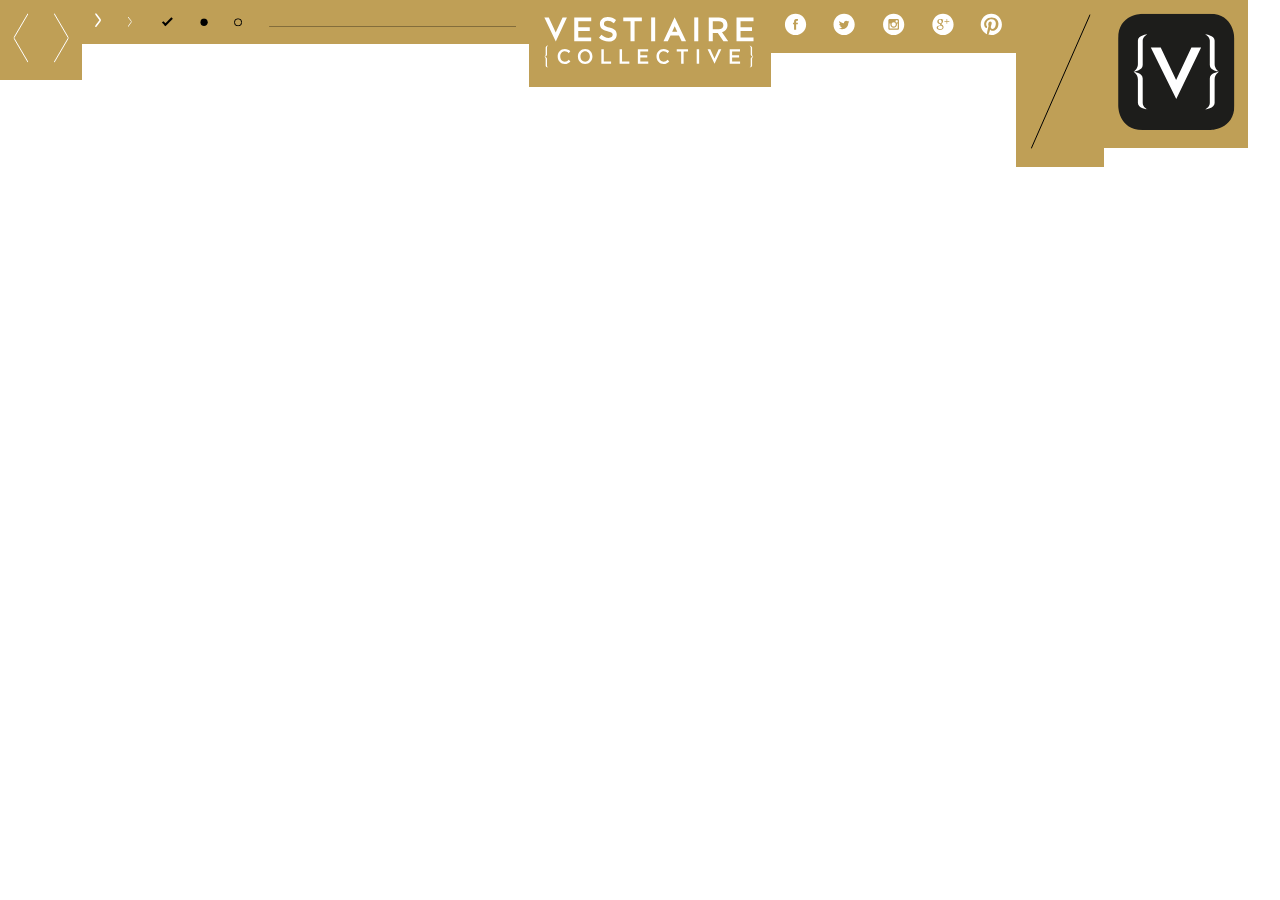
==== index.html @ 7e7cf2ec "init" ====
<!DOCTYPE HTML>
<!--[if lt IE 7]><html class="no-js lt-ie9 lt-ie8 lt-ie7"><![endif]-->
<!--[if IE 7]><html class="no-js lt-ie9 lt-ie8"><![endif]-->
<!--[if IE 8]><html class="no-js lt-ie9"><![endif]-->
<!--[if gt IE 8]><!--><html lang="en-GB" class="no-js"><!--<![endif]-->
<head>

    <meta charset="utf-8">
    <meta http-equiv="X-UA-Compatible" content="IE=edge">
    <meta name="viewport" content="width=device-width, initial-scale=1.0, user-scalable=0">

    <title></title>

    <!-- Meta: General -->
    <meta name="description" content="">
    <meta name="keywords" content="">
    <meta name="author" content="">

    <!-- Stylesheets -->
    <link rel="stylesheet" href="css/normalise.css" media="screen" />
    <link rel="stylesheet" href="css/style.css" media="screen" />

    <!-- Javascript-->
    <script type="text/javascript" src="scripts/vendor/modernizr-2.8.3-custom.js"></script>

</head>

<body>

    <div><i class="arrow-gallery-left"></i></div>
    <div><i class="arrow-gallery-right"></i></div>
    <div><i class="arrow-button-bold"></i></div>
    <div><i class="arrow-button-thin"></i></div>

    <div><i class="form-checked"></i></div>
    <div><i class="circle-filled"></i></div>
    <div><i class="circle"></i></div>
    <div><i class="divider"></i></div>
    <div><i class="logo-vestiaire"></i></div>

    <div><i class="icon-facebook"></i></div>
    <div><i class="icon-twitter"></i></div>
    <div><i class="icon-instagram"></i></div>
    <div><i class="icon-googleplus"></i></div>
    <div><i class="icon-pinterest"></i></div>

    <div><i class="diagonal"></i></div>
    <div><i class="logo-vestiaire-sqr"></i></div>

    <!-- Scripts -->
    <script src="scripts/vestiaire.js"></script>

</body>
</html>
---- css/normalise.css ----
/*! normalize.css v3.0.1 | MIT License | git.io/normalize */

/**
 * 1. Set default font family to sans-serif.
 * 2. Prevent iOS text size adjust after orientation change, without disabling
 *    user zoom.
 */

html {
	font-family: sans-serif; /* 1 */
	-ms-text-size-adjust: 100%; /* 2 */
	-webkit-text-size-adjust: 100%; /* 2 */
	}

/* Remove default margin. */
body {
	margin: 0;
	}

/* HTML5 display definitions
   ========================================================================== */

/* Correct `block` display not defined for any HTML5 element in IE 8/9. */
article,
aside,
details,
figcaption,
figure,
footer,
header,
hgroup,
main,
nav,
section,
summary {
	display: block;
	}

/* 1. Correct `inline-block` display not defined in IE 8/9 // 2. Normalize vertical alignment of `progress` in Chrome, Firefox, and Opera. */
audio,
canvas,
progress,
video {
	display: inline-block; /* 1 */
	vertical-align: baseline; /* 2 */
	}

/* Prevent modern browsers from displaying `audio` without controls. Remove excess height in iOS 5 devices. */
audio:not([controls]) {
	display: none;
	height: 0;
	}

/* Address `[hidden]` styling not present in IE 8/9/10. Hide the `template` element in IE 8/9/11, Safari, and Firefox < 22. */
[hidden],
template {
	display: none;
	}

/* Links
   ========================================================================== */

/* Remove the gray background color from active links in IE 10. */
a {
	background: transparent;
	}

/* Improve readability when focused and also mouse hovered in all browsers. */
a:active,
a:hover {
	outline: 0;
	}

/* Text-level semantics
   ========================================================================== */
p {
	padding: 0;
	margin: 0;
	}

/* Address styling not present in IE 8/9/10/11, Safari, and Chrome. */
abbr[title] {
	border-bottom: 1px dotted;
	}

/* Address style set to `bolder` in Firefox 4+, Safari, and Chrome. */
b,
strong {
	font-weight: bold;
	}

/* Address styling not present in Safari and Chrome. */
dfn {
	font-style: italic;
	}

/* Address variable `h1` font-size and margin within `section` and `article` contexts in Firefox 4+, Safari, and Chrome. */
h1 {
	font-size: 2em;
	margin: 0.67em 0;
	}

/* Address styling not present in IE 8/9. */
mark {
	background: #ff0;
	color: #000;
	}

/* Address inconsistent and variable font size in all browsers. */
small {
	font-size: 80%;
	}

/* Prevent `sub` and `sup` affecting `line-height` in all browsers. */
sub,
sup {
	font-size: 75%;
	line-height: 0;
	position: relative;
	vertical-align: baseline;
	}

sup {
	top: -0.5em;
	}

sub {
	bottom: -0.25em;
	}

/* Embedded content
   ========================================================================== */

/**
 * Remove border when inside `a` element in IE 8/9/10.
 */

img {
  border: 0;
}

/**
 * Correct overflow not hidden in IE 9/10/11.
 */

svg:not(:root) {
  overflow: hidden;
}

/* Grouping content
   ========================================================================== */

/**
 * Address margin not present in IE 8/9 and Safari.
 */

figure {
  margin: 1em 40px;
}

/**
 * Address differences between Firefox and other browsers.
 */

hr {
  -moz-box-sizing: content-box;
  box-sizing: content-box;
  height: 0;
}

/**
 * Contain overflow in all browsers.
 */

pre {
  overflow: auto;
}

/**
 * Address odd `em`-unit font size rendering in all browsers.
 */

code,
kbd,
pre,
samp {
  font-family: monospace, monospace;
  font-size: 1em;
}

/* Forms
   ========================================================================== */

/**
 * Known limitation: by default, Chrome and Safari on OS X allow very limited
 * styling of `select`, unless a `border` property is set.
 */

/**
 * 1. Correct color not being inherited.
 *    Known issue: affects color of disabled elements.
 * 2. Correct font properties not being inherited.
 * 3. Address margins set differently in Firefox 4+, Safari, and Chrome.
 */

button,
input,
optgroup,
select,
textarea {
  color: inherit; /* 1 */
  font: inherit; /* 2 */
  margin: 0; /* 3 */
}

/**
 * Address `overflow` set to `hidden` in IE 8/9/10/11.
 */

button {
  overflow: visible;
}

/**
 * Address inconsistent `text-transform` inheritance for `button` and `select`.
 * All other form control elements do not inherit `text-transform` values.
 * Correct `button` style inheritance in Firefox, IE 8/9/10/11, and Opera.
 * Correct `select` style inheritance in Firefox.
 */

button,
select {
  text-transform: none;
}

/**
 * 1. Avoid the WebKit bug in Android 4.0.* where (2) destroys native `audio`
 *    and `video` controls.
 * 2. Correct inability to style clickable `input` types in iOS.
 * 3. Improve usability and consistency of cursor style between image-type
 *    `input` and others.
 */

button,
html input[type="button"], /* 1 */
input[type="reset"],
input[type="submit"] {
  -webkit-appearance: button; /* 2 */
  cursor: pointer; /* 3 */
}

/**
 * Re-set default cursor for disabled elements.
 */

button[disabled],
html input[disabled] {
  cursor: default;
}

/**
 * Remove inner padding and border in Firefox 4+.
 */

button::-moz-focus-inner,
input::-moz-focus-inner {
  border: 0;
  padding: 0;
}

/**
 * Address Firefox 4+ setting `line-height` on `input` using `!important` in
 * the UA stylesheet.
 */

input {
  line-height: normal;
}

/**
 * It's recommended that you don't attempt to style these elements.
 * Firefox's implementation doesn't respect box-sizing, padding, or width.
 *
 * 1. Address box sizing set to `content-box` in IE 8/9/10.
 * 2. Remove excess padding in IE 8/9/10.
 */

input[type="checkbox"],
input[type="radio"] {
  box-sizing: border-box; /* 1 */
  padding: 0; /* 2 */
}

/**
 * Fix the cursor style for Chrome's increment/decrement buttons. For certain
 * `font-size` values of the `input`, it causes the cursor style of the
 * decrement button to change from `default` to `text`.
 */

input[type="number"]::-webkit-inner-spin-button,
input[type="number"]::-webkit-outer-spin-button {
  height: auto;
}

/**
 * 1. Address `appearance` set to `searchfield` in Safari and Chrome.
 * 2. Address `box-sizing` set to `border-box` in Safari and Chrome
 *    (include `-moz` to future-proof).
 */

input[type="search"] {
  -webkit-appearance: textfield; /* 1 */
  -moz-box-sizing: content-box;
  -webkit-box-sizing: content-box; /* 2 */
  box-sizing: content-box;
}

/**
 * Remove inner padding and search cancel button in Safari and Chrome on OS X.
 * Safari (but not Chrome) clips the cancel button when the search input has
 * padding (and `textfield` appearance).
 */

input[type="search"]::-webkit-search-cancel-button,
input[type="search"]::-webkit-search-decoration {
  -webkit-appearance: none;
}

/**
 * Define consistent border, margin, and padding.
 */

fieldset {
  border: 1px solid #c0c0c0;
  margin: 0 2px;
  padding: 0.35em 0.625em 0.75em;
}

/**
 * 1. Correct `color` not being inherited in IE 8/9/10/11.
 * 2. Remove padding so people aren't caught out if they zero out fieldsets.
 */

legend {
  border: 0; /* 1 */
  padding: 0; /* 2 */
}

/**
 * Remove default vertical scrollbar in IE 8/9/10/11.
 */

textarea {
  overflow: auto;
}

/**
 * Don't inherit the `font-weight` (applied by a rule above).
 * NOTE: the default cannot safely be changed in Chrome and Safari on OS X.
 */

optgroup {
  font-weight: bold;
}

/* Tables
   ========================================================================== */

/**
 * Remove most spacing between table cells.
 */

table {
  border-collapse: collapse;
  border-spacing: 0;
}

td,
th {
  padding: 0;
}
---- css/style.css ----
/* ------------------------------------------------------------------------------------------

NAME - Vestiaire
AUTH - LARS BORTFELDT
DATE - 09.07.2015

---------------------------------------------------------------------------------------------

DOC STRUCTURE
-
01 - Defaults
02 - Typography
	 Typekit class events
	 Headings
04 - Grid Structure
05 - Header

------------------------------------------------------------------------------------------ */


body {
    
   
}


div {
     /* TEMP */
    float: left; 
    background-color: rgb(191,159,86);
    text-align: center;
    padding: 13px;
}

/* ------------------------------------------------------------------------------------------

01.User Interface
------------------------------------------------------------------------------------------ */

i {
    background-color: transparent;
    background-repeat: no-repeat no-repeat;
    background-image: url('../assets/svg/ui-elements.svg');
    display: inline-block;
}

html.no-svg i {
    background-image: url('../assets/svg/ui-elements-fallback.png');
}

i.arrow-gallery-left  { width: 15px;  height: 50px;  background-position: -5px   -5px; }
i.arrow-gallery-right { width: 15px;  height: 50px;  background-position: -24px  -5px; }
i.arrow-button-bold   { width: 7px;   height: 14px;  background-position: -42px  -5px; }
i.arrow-button-thin   { width: 7px;   height: 10px;  background-position: -61px  -6px; }
i.form-checked        { width: 12px;  height: 10px;  background-position: -78px  -5px; }
i.circle-filled       { width: 9px;   height: 9px;   background-position: -96px  -5px; }
i.circle              { width: 9px;   height: 9px;   background-position: -115px -5px; }
i.divider             { width: 247px; height: 1px;   background-position: -5px   -61px; }
i.diagonal            { width: 62px;  height: 137px; background-position: -220px -67px; }
i.logo-vestiaire      { width: 216px; height: 57px;  background-position: -3px   -65px; }
i.logo-vestiaire-sqr  { width: 118px; height: 118px; background-position: -4px   -158px; }
i.icon-facebook       { width: 23px;  height: 23px;  background-position: -5px   -129px; }
i.icon-twitter        { width: 23px;  height: 23px;  background-position: -39px  -129px; }
i.icon-instagram      { width: 23px;  height: 23px;  background-position: -72px  -129px; }
i.icon-googleplus     { width: 23px;  height: 23px;  background-position: -104px -129px; }
i.icon-pinterest      { width: 23px;  height: 23px;  background-position: -137px -129px; }
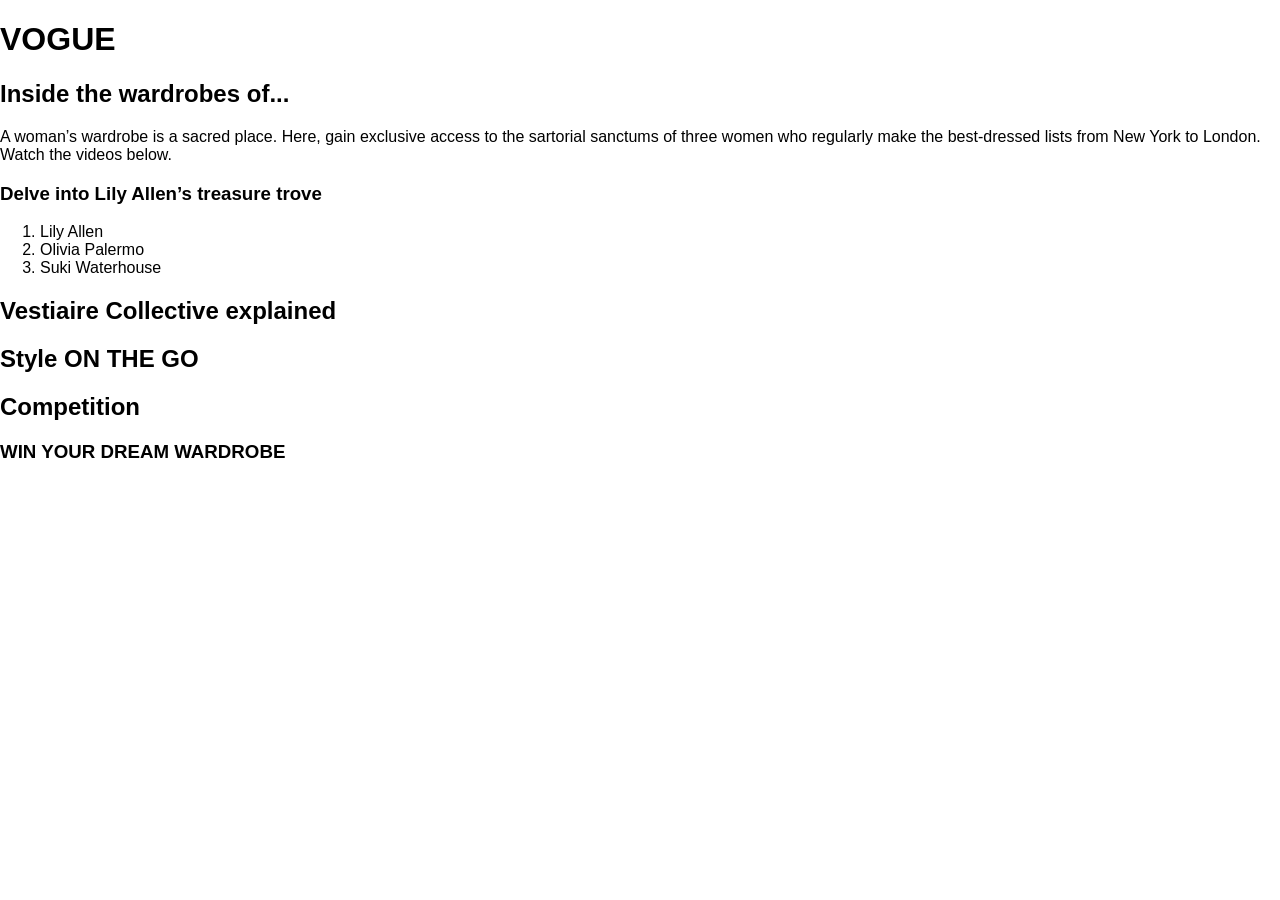
==== commit 18231128: "base html and css" ====
--- a/index.html
+++ b/index.html
@@ -9,7 +9,7 @@
     <meta http-equiv="X-UA-Compatible" content="IE=edge">
     <meta name="viewport" content="width=device-width, initial-scale=1.0, user-scalable=0">
 
-    <title></title>
+    <title>Vestiaire</title>
 
     <!-- Meta: General -->
     <meta name="description" content="">
@@ -19,6 +19,7 @@
     <!-- Stylesheets -->
     <link rel="stylesheet" href="css/normalise.css" media="screen" />
     <link rel="stylesheet" href="css/style.css" media="screen" />
+    <link rel="stylesheet" href="css/shame.css" media="screen" />
 
     <!-- Javascript-->
     <script type="text/javascript" src="scripts/vendor/modernizr-2.8.3-custom.js"></script>
@@ -27,6 +28,59 @@
 
 <body>
 
+    <header>
+        <h1>VOGUE</h1>
+    </header>
+
+    <main>
+
+        <section>
+
+            <h2>Inside the wardrobes of...</h2>
+
+            <p>
+                A woman’s wardrobe is a sacred place. Here, gain exclusive access to the sartorial sanctums of
+                three women who regularly make the best-dressed lists from New York to London.
+                Watch the videos below.
+            </p>
+
+            <h3>Delve into <span>Lily Allen’s</span> treasure trove</h3>
+
+            <nav>
+                <ol class="feature-list">
+                    <li class="feature-list-item feature-list-item--selected">Lily Allen</li>
+                    <li class="feature-list-item">Olivia Palermo</li>
+                    <li class="feature-list-item">Suki Waterhouse</li>
+                </ol>
+            </nav>
+
+        </section>
+
+        <section>
+
+            <h2>Vestiaire Collective <span>explained</span></h2>
+
+        </section>
+
+        <section>
+
+            <h2>Style <span>ON THE GO</span></h2>
+
+        </section>
+
+        <section>
+
+            <h2>Competition</h2>
+            <h3>WIN YOUR DREAM WARDROBE</h3>
+
+        </section>
+
+    </main>
+
+    <footer>
+    </footer>
+
+<!--
     <div><i class="arrow-gallery-left"></i></div>
     <div><i class="arrow-gallery-right"></i></div>
     <div><i class="arrow-button-bold"></i></div>
@@ -46,7 +100,7 @@
 
     <div><i class="diagonal"></i></div>
     <div><i class="logo-vestiaire-sqr"></i></div>
-
+-->
     <!-- Scripts -->
     <script src="scripts/vestiaire.js"></script>
 
--- a/css/style.css
+++ b/css/style.css
@@ -17,24 +17,56 @@
 
 ------------------------------------------------------------------------------------------ */
 
+/* ------------------------------------------------------------------------------------------
 
-body {
-    
-   
-}
+01.BASE
+------------------------------------------------------------------------------------------ */
 
+*,
+*:before,
+*:after {
+    -webkit-box-sizing: border-box;
+       -moz-box-sizing: border-box;
+            box-sizing: border-box;
+    }
 
-div {
-     /* TEMP */
-    float: left; 
-    background-color: rgb(191,159,86);
-    text-align: center;
-    padding: 13px;
+html {
+    font-size: 100%;
+    height: 100%;
+    overflow-x: hidden;
+    overflow-y: scroll;
+    -webkit-overflow-scrolling: touch;
 }
 
 /* ------------------------------------------------------------------------------------------
 
-01.User Interface
+02. LAYOUT
+
+    - Sections
+    - Typography
+    - User Interface
+------------------------------------------------------------------------------------------ */
+
+/* Sections
+------------------------------------------------------------------------------------------ */
+
+header { }
+main { }
+footer { }
+
+
+/* Typography
+------------------------------------------------------------------------------------------ */
+
+h1 { }
+h2 { }
+h3 { }
+h4 { }
+h5 { }
+h6 { }
+
+
+/* User Interface
 ------------------------------------------------------------------------------------------ */
 
 i {
@@ -63,4 +95,35 @@
 i.icon-twitter        { width: 23px;  height: 23px;  background-position: -39px  -129px; }
 i.icon-instagram      { width: 23px;  height: 23px;  background-position: -72px  -129px; }
 i.icon-googleplus     { width: 23px;  height: 23px;  background-position: -104px -129px; }
-i.icon-pinterest      { width: 23px;  height: 23px;  background-position: -137px -129px; }+i.icon-pinterest      { width: 23px;  height: 23px;  background-position: -137px -129px; }
+
+
+/* ------------------------------------------------------------------------------------------
+
+03. Modules
+
+  [1] - Feature List
+------------------------------------------------------------------------------------------ */
+
+.feature-list { }
+.feature-list-item { }
+.feature-list-item--selected { }
+
+
+/* ------------------------------------------------------------------------------------------
+
+04. State
+------------------------------------------------------------------------------------------ */
+
+
+
+
+
+/* ------------------------------------------------------------------------------------------
+
+04. Theme
+------------------------------------------------------------------------------------------ */
+
+
+
+
--- a/css/shame.css
+++ b/css/shame.css
@@ -0,0 +1,9 @@
+
+
+div {
+     /* TEMP */
+    float: left; 
+    background-color: rgb(191,159,86);
+    text-align: center;
+    padding: 13px;
+}
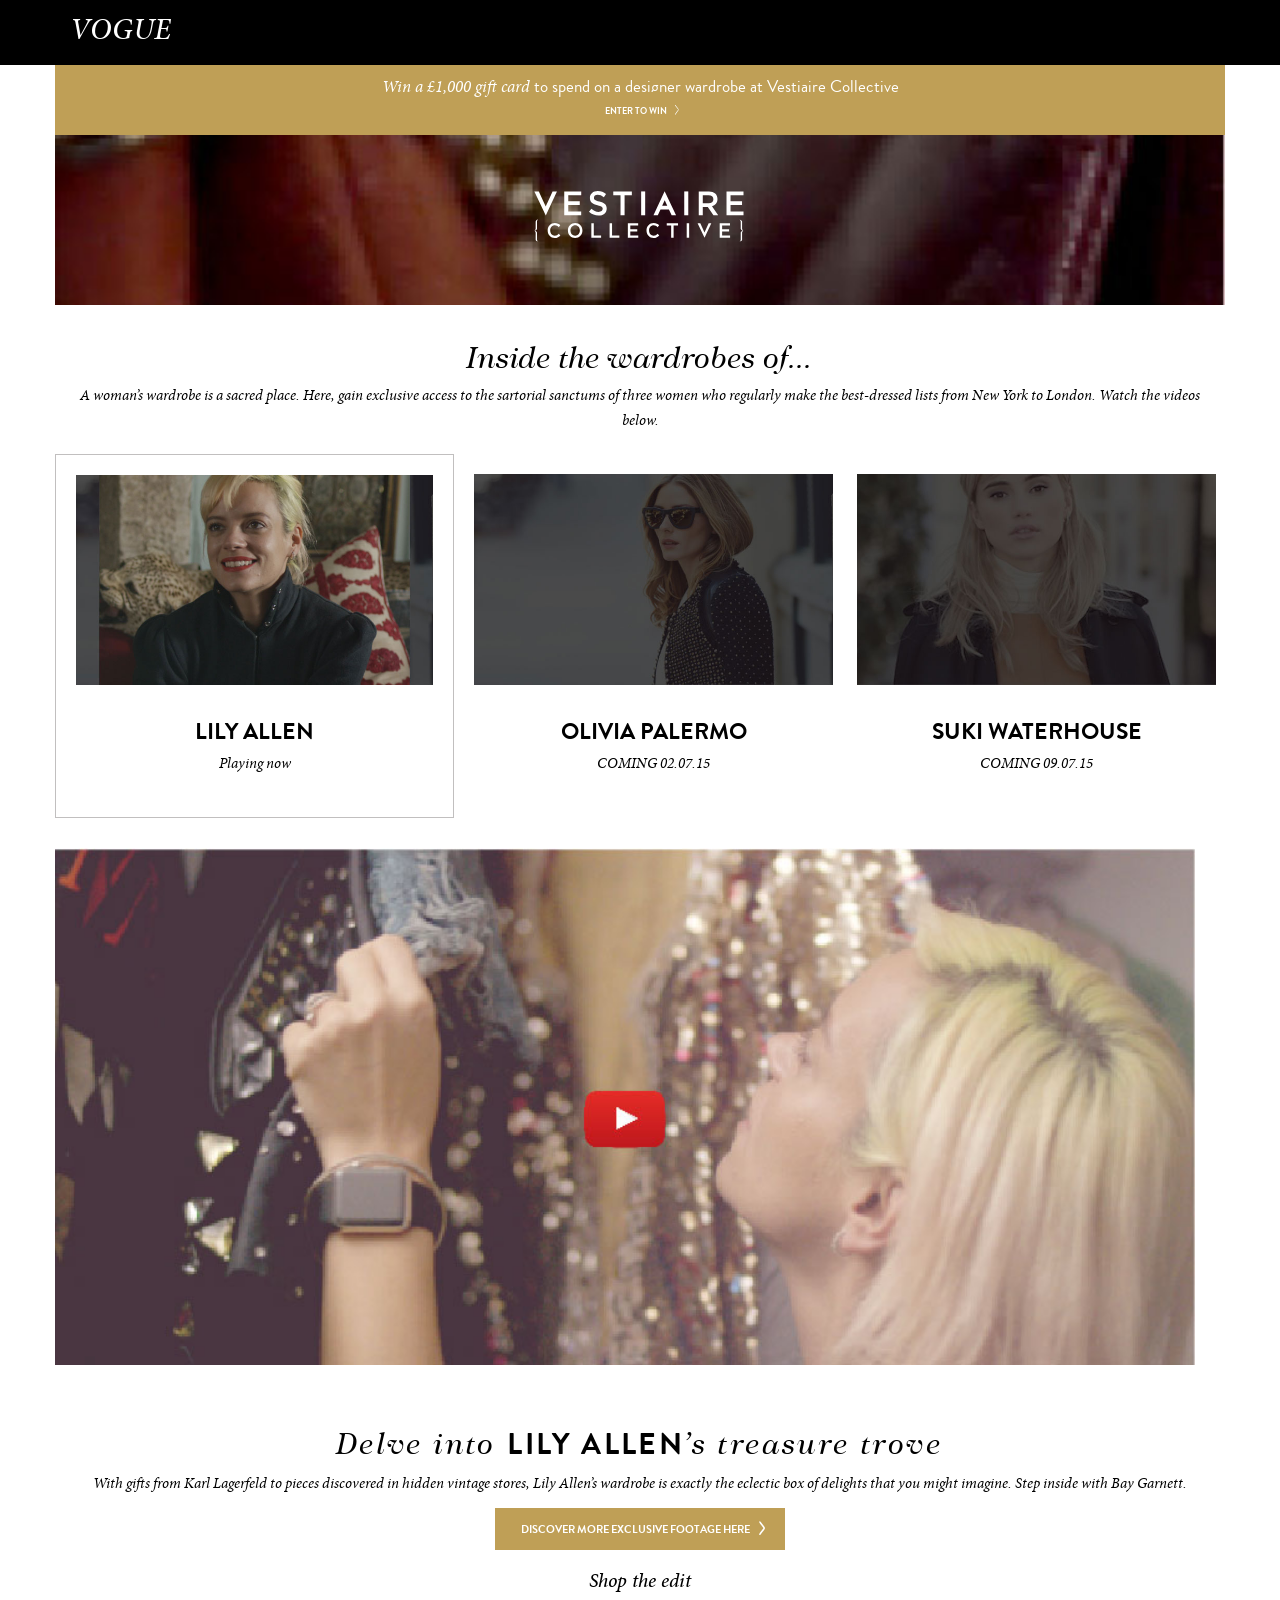
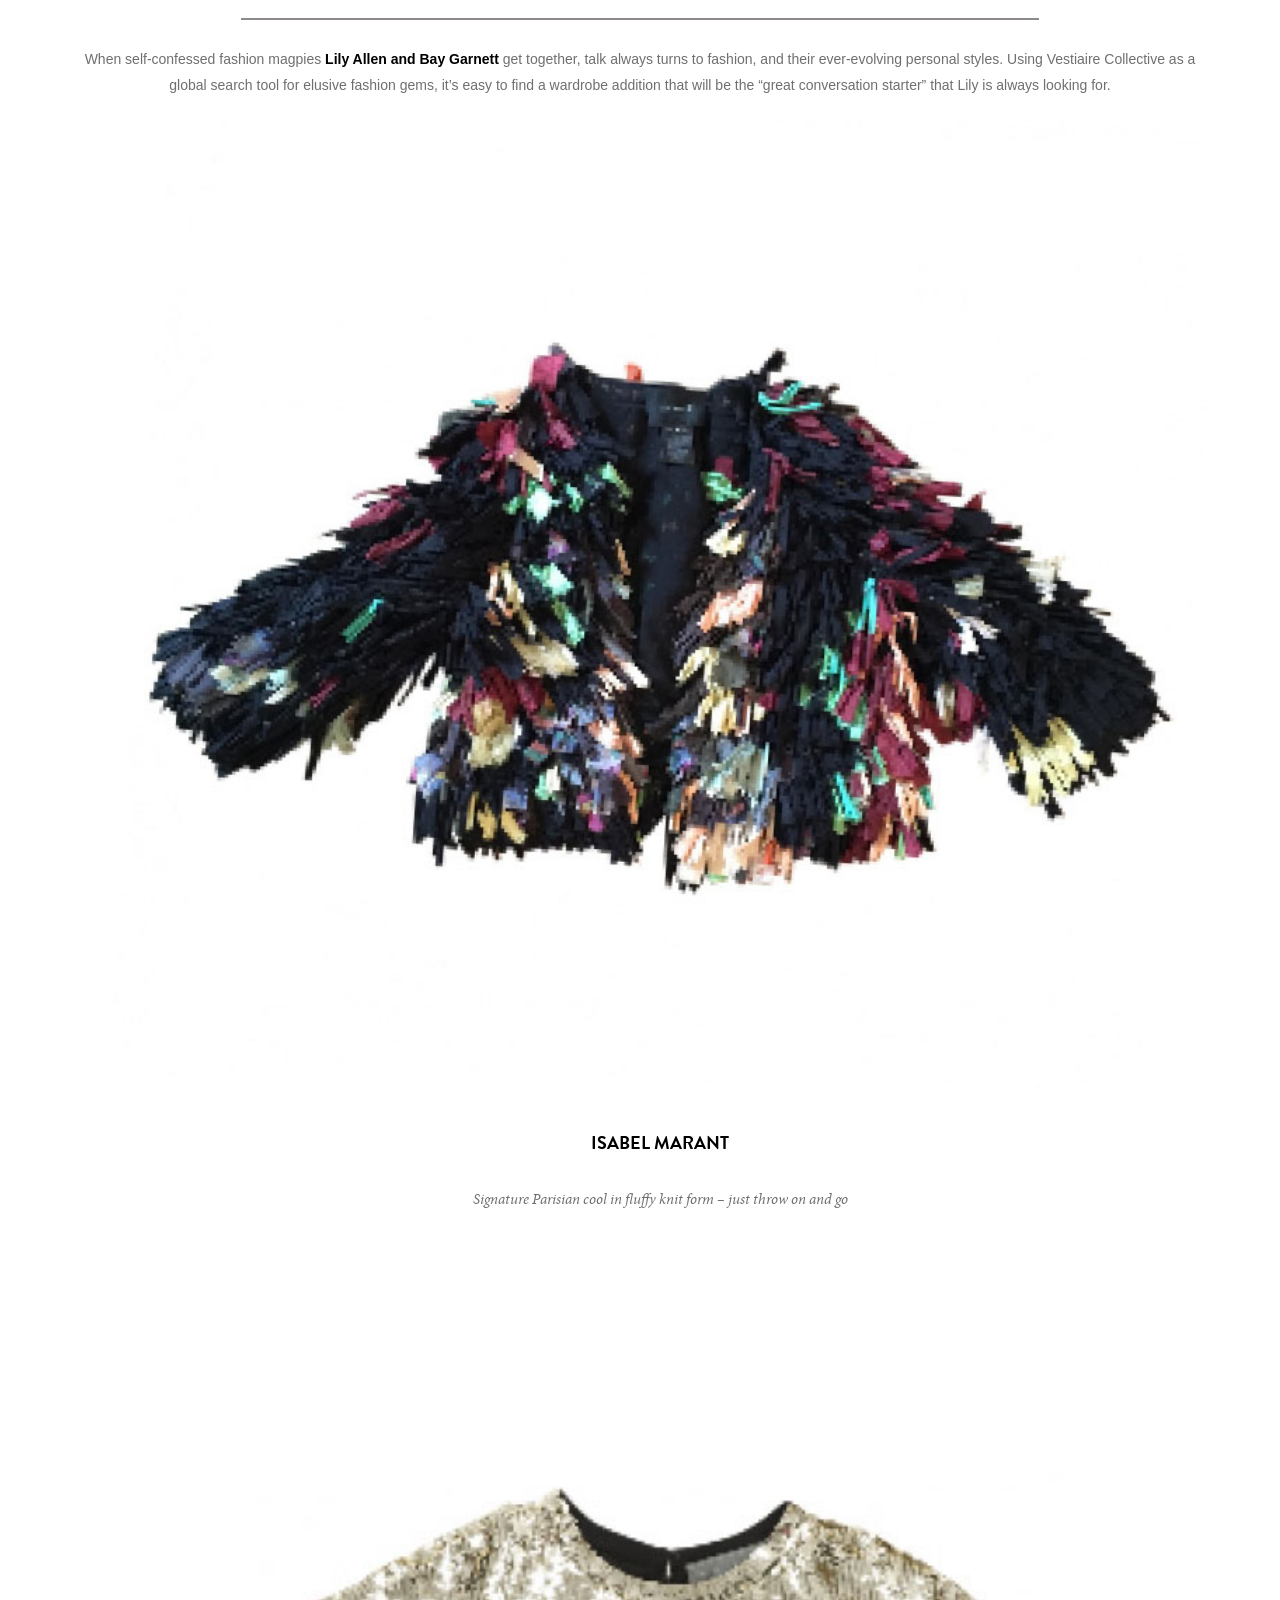
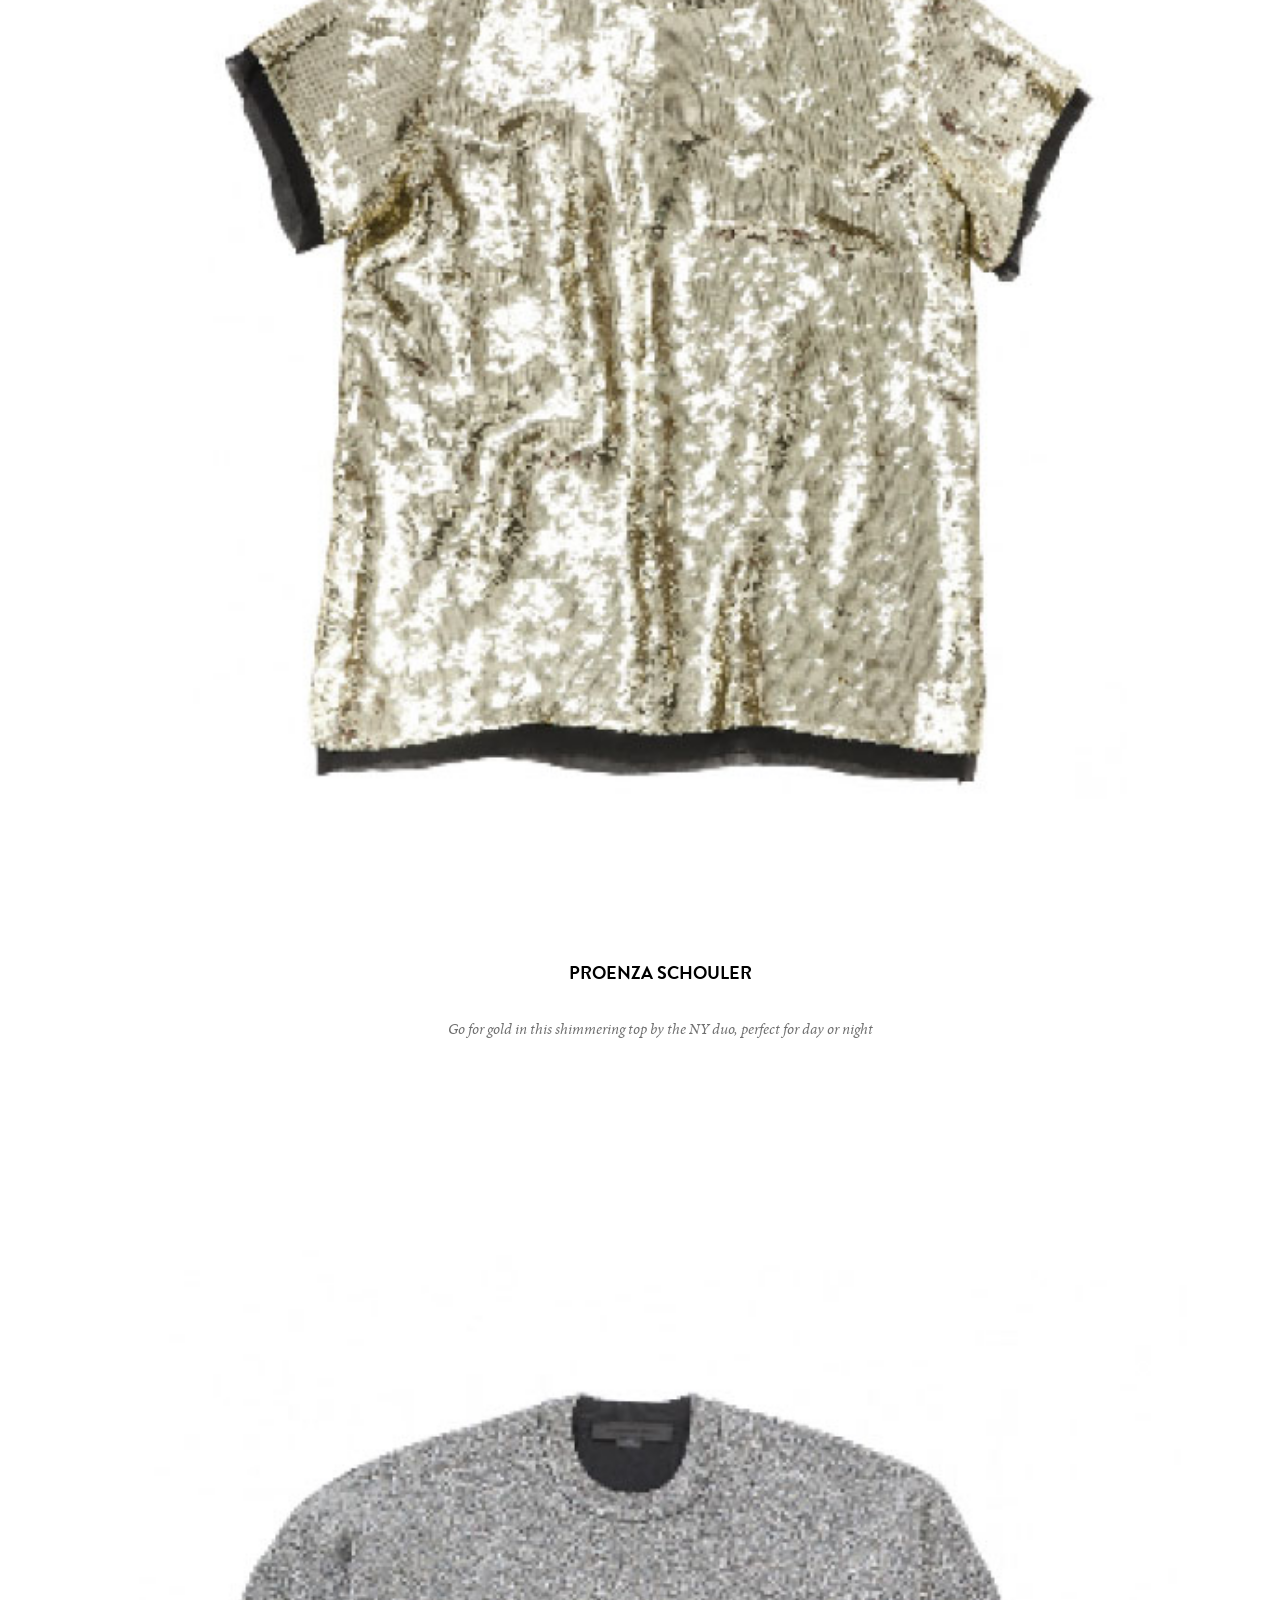
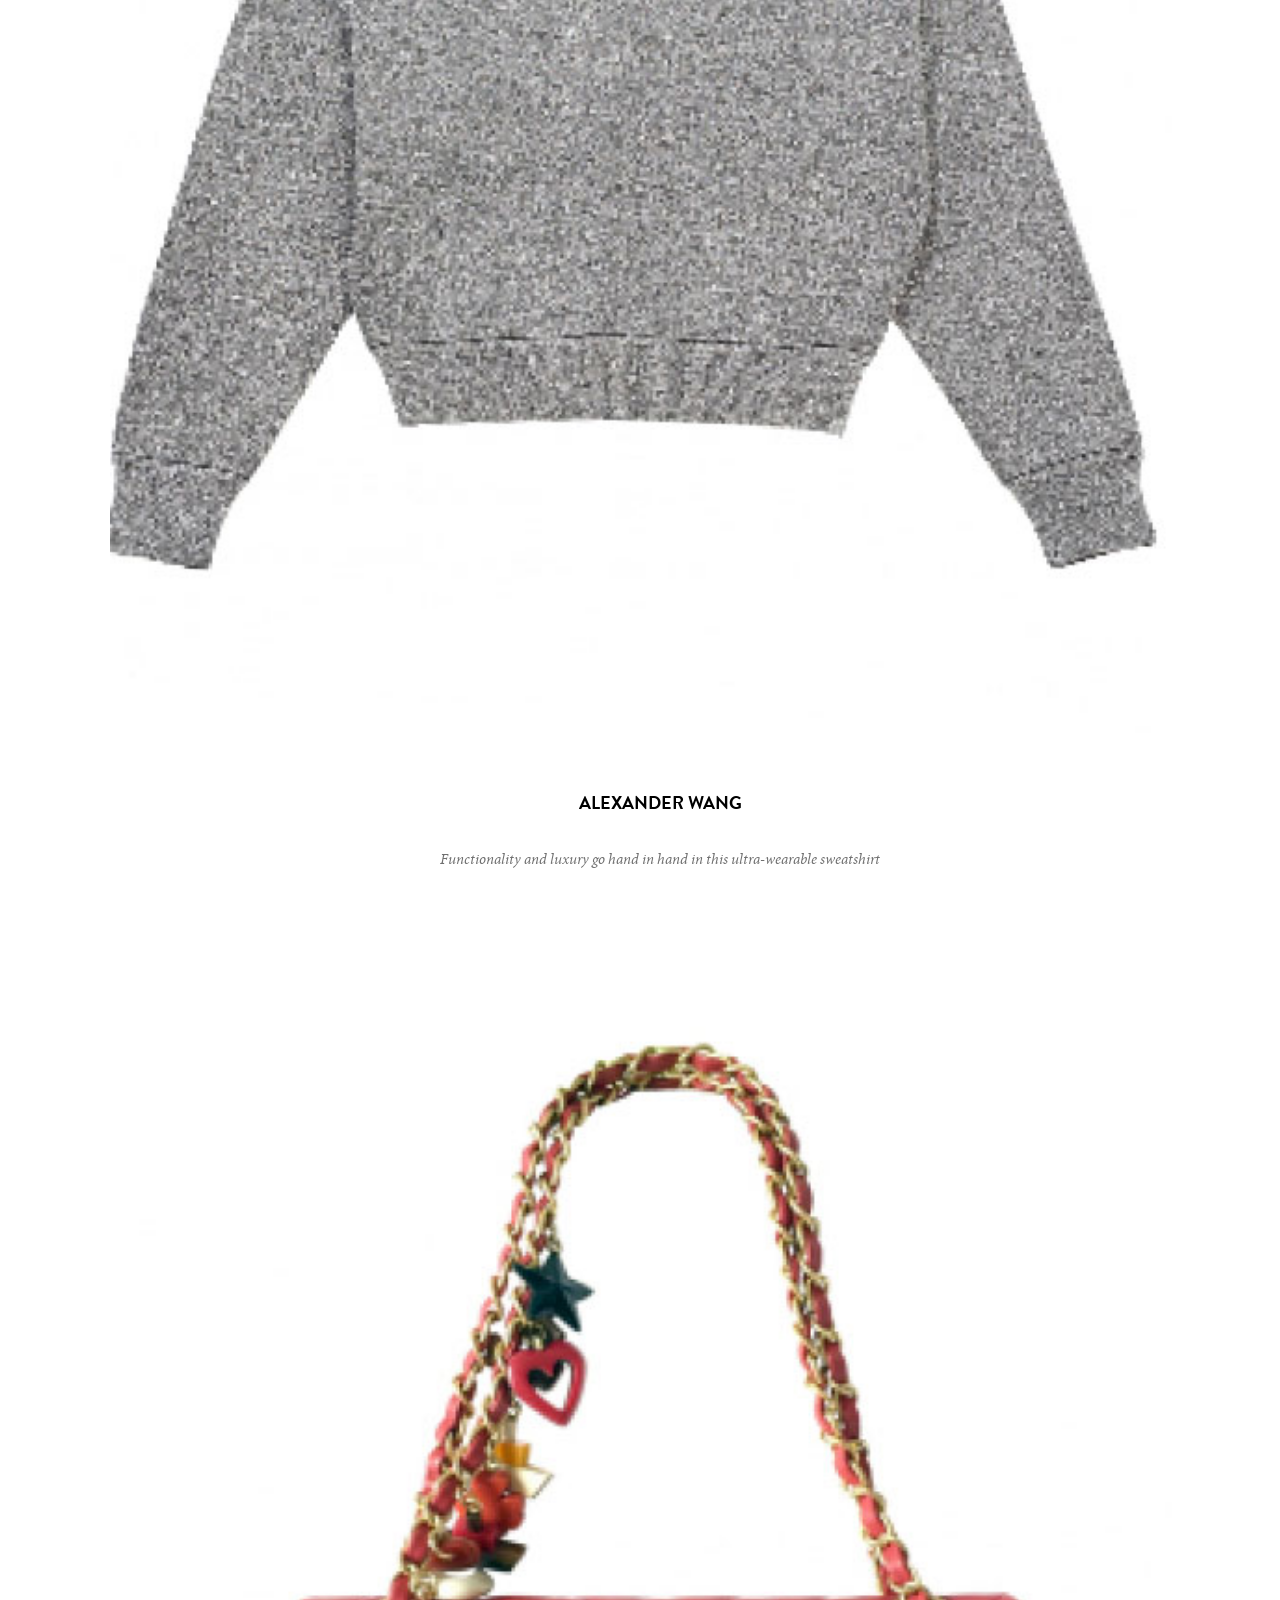
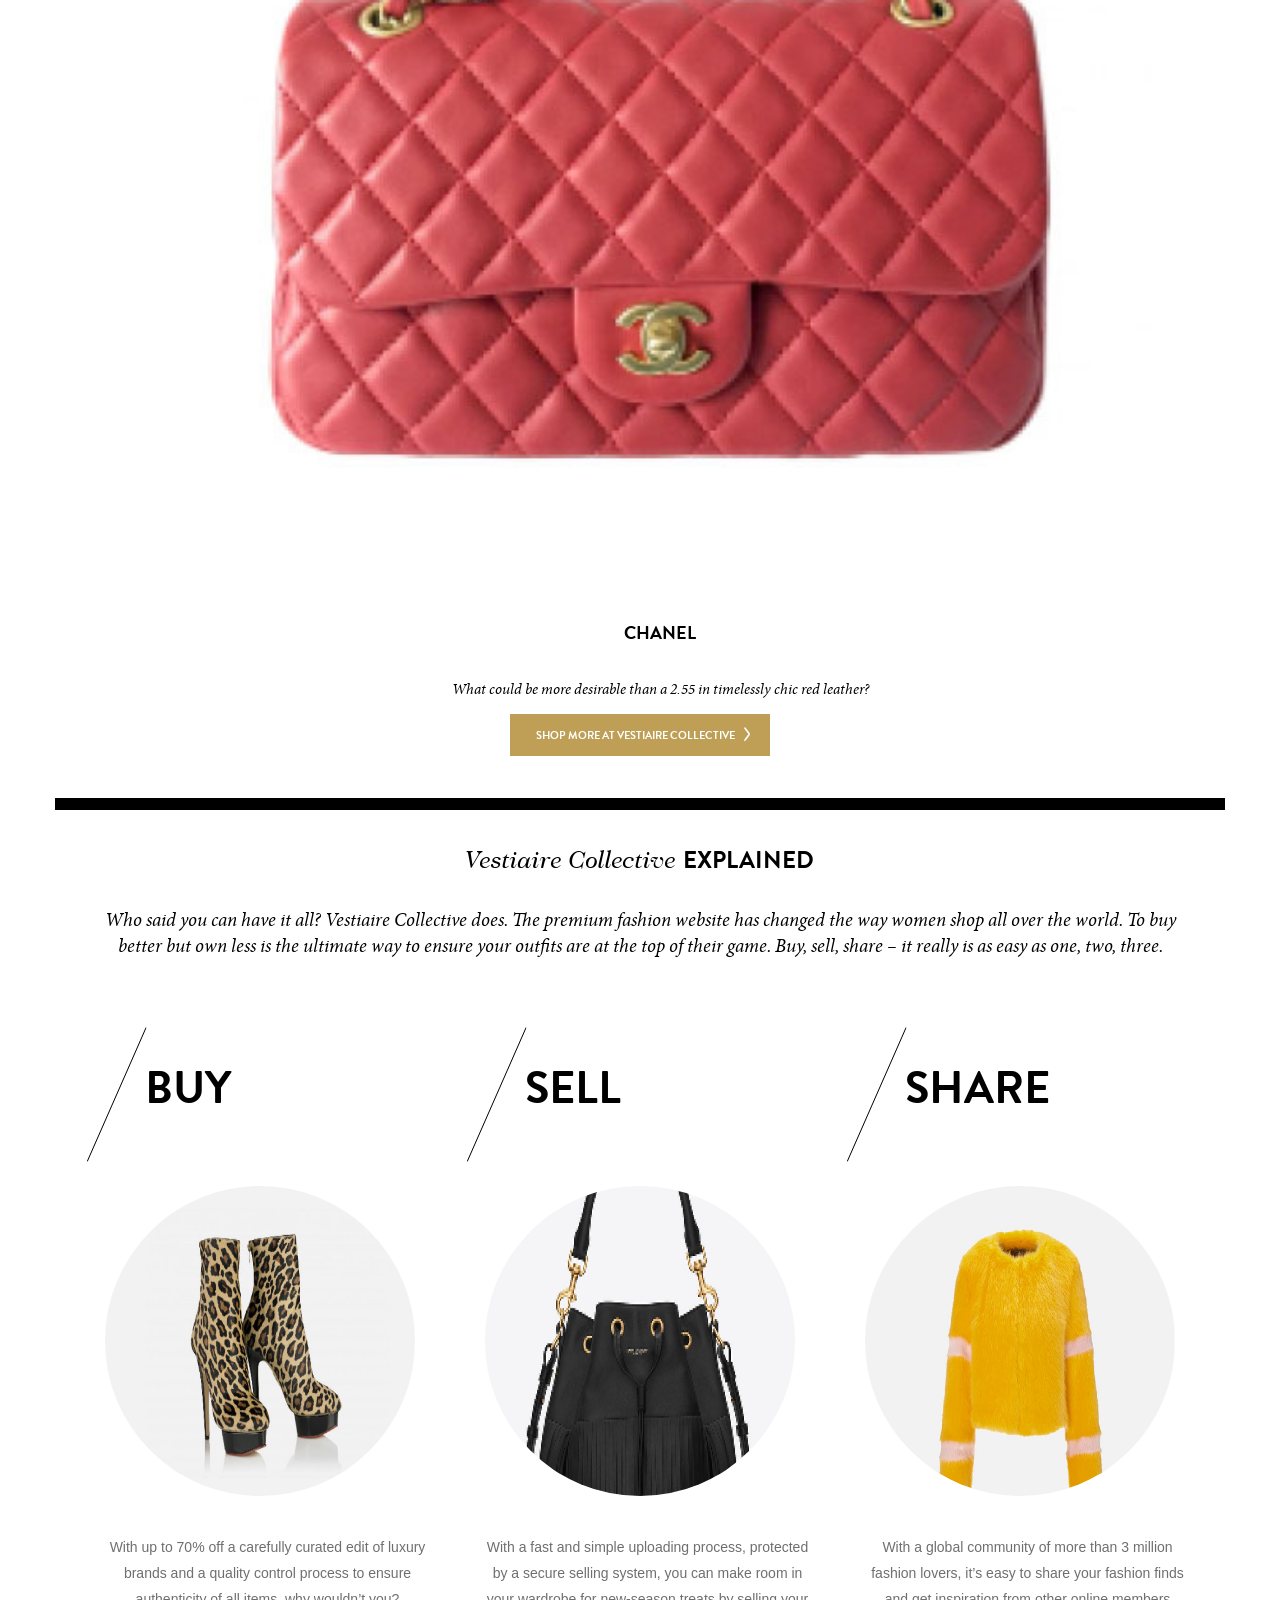
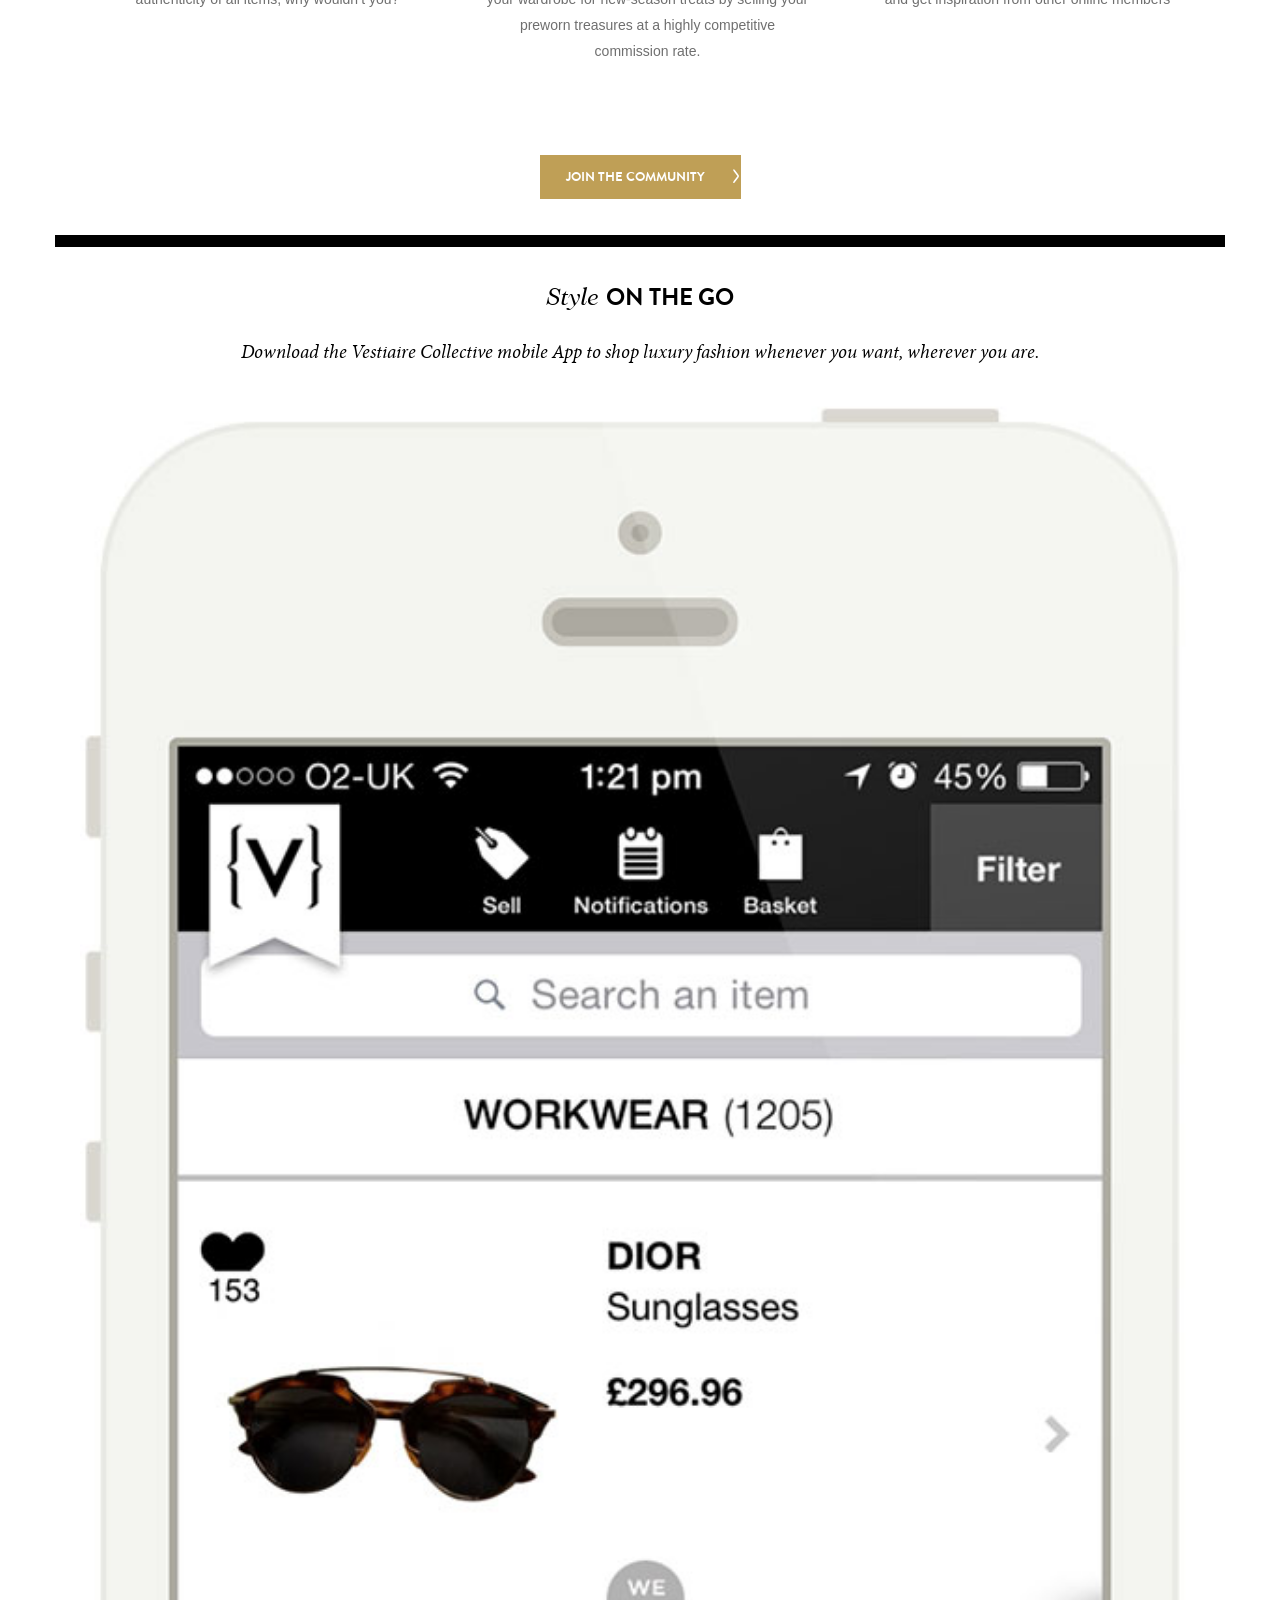
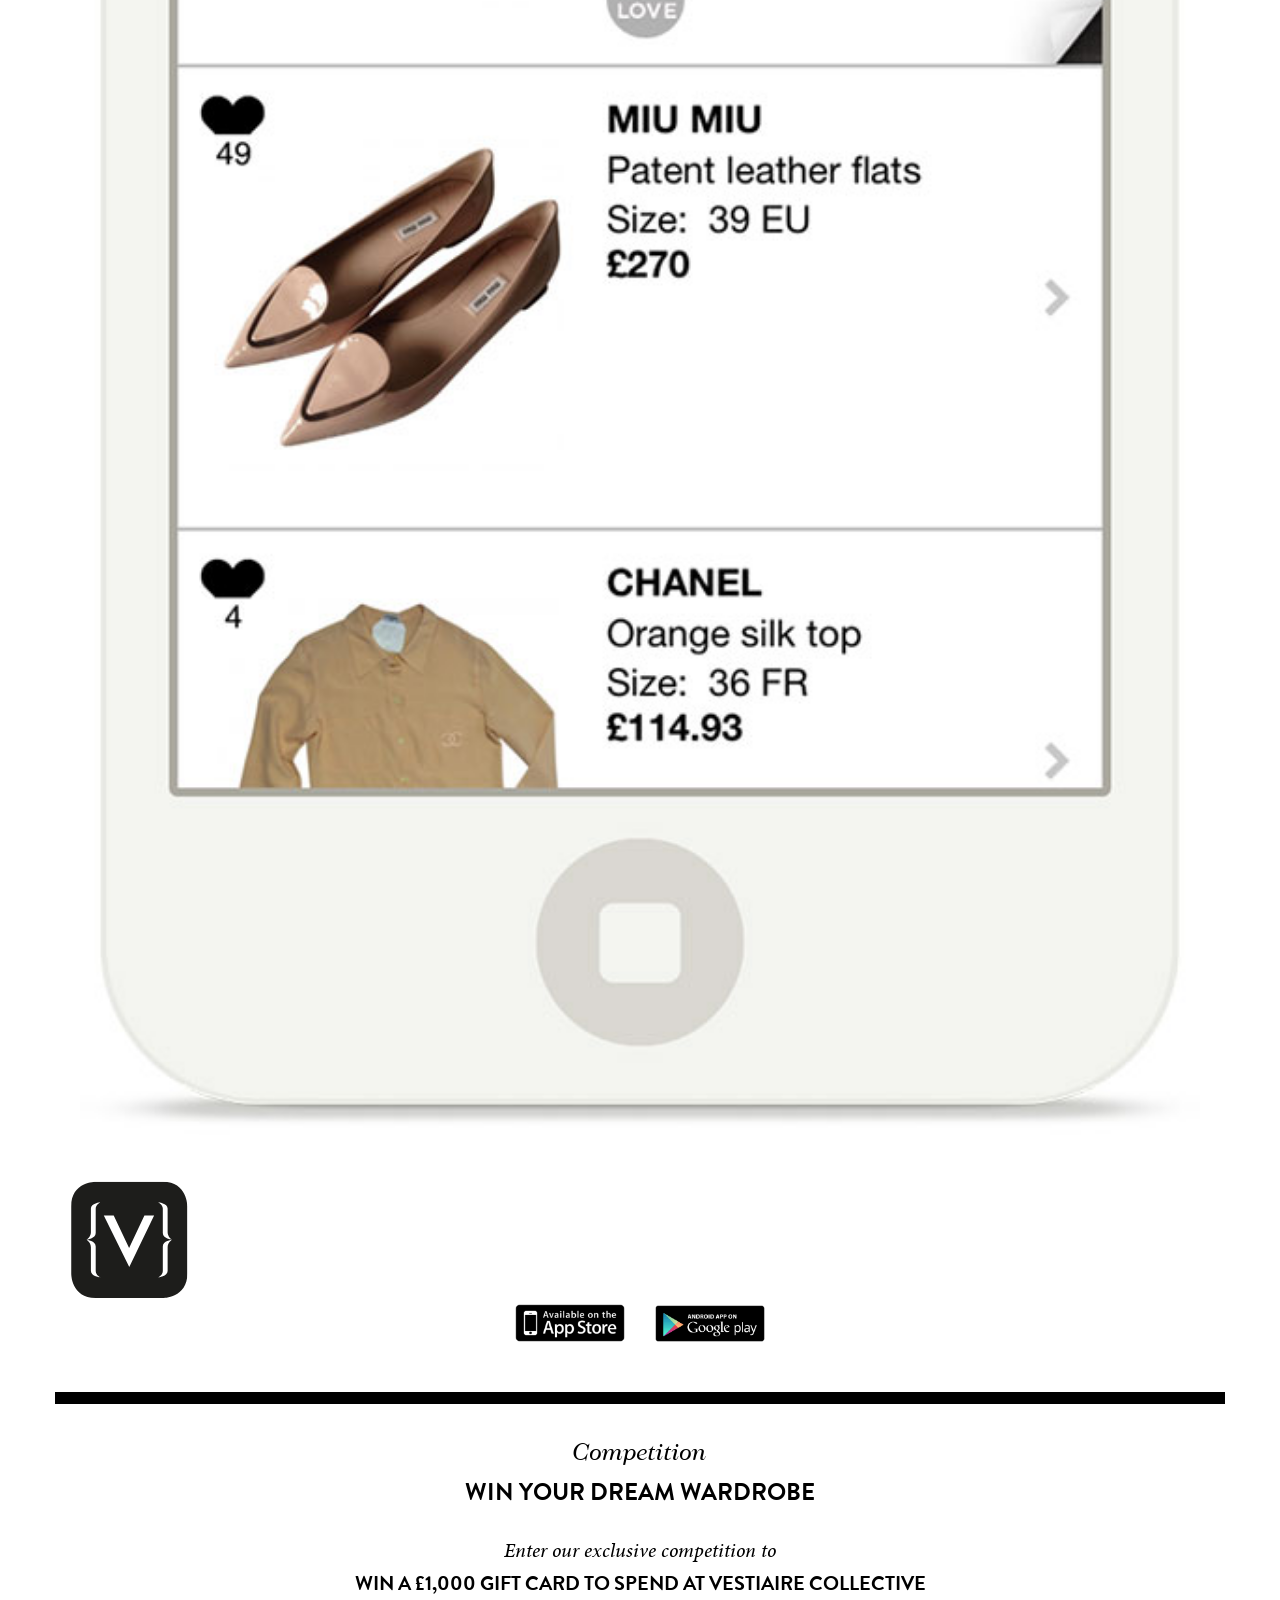
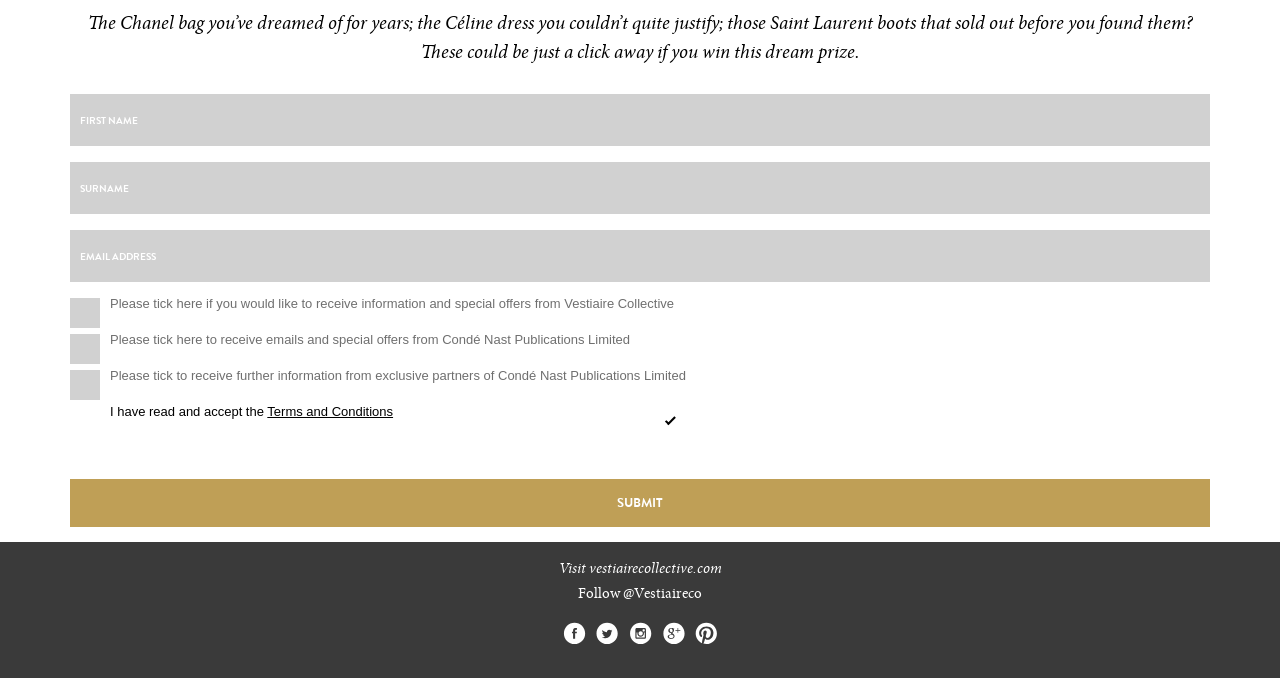
==== commit edc4536c: "today" ====
--- a/index.html
+++ b/index.html
@@ -18,66 +18,401 @@
 
     <!-- Stylesheets -->
     <link rel="stylesheet" href="css/normalise.css" media="screen" />
+    <link rel="stylesheet" href="css/grid12.css" media="screen" />
     <link rel="stylesheet" href="css/style.css" media="screen" />
     <link rel="stylesheet" href="css/shame.css" media="screen" />
 
     <!-- Javascript-->
     <script type="text/javascript" src="scripts/vendor/modernizr-2.8.3-custom.js"></script>
+    <script type="text/javascript" src="scripts/vendor/responsive-img.min.js"></script>
 
 </head>
 
 <body>
 
-    <header>
-        <h1>VOGUE</h1>
+    <header class="visible-md visible-lg">
+        <div class="container">
+            <h1>VOGUE</h1>
+        </div>
     </header>
 
     <main>
 
-        <section>
+        <section class="section-intro container container-intro borderless paddingless">
+
+            <div class="container-intro-win bg-primary">
+
+                <p class="container-intro-win-p">
+                    Win a £1,000 gift card <span class="font-brandon">to spend on a designer wardrobe at Vestiaire Collective</span>
+                </p>
+
+                <a class="container-intro-win-enter normalize-style btn" href="#">
+                    Enter to win <i class="arrow-button-thin"></i>
+                </a>
+
+            </div>
+
+            <div class="container-intro-vestaire v-center">
+                <div class="v-centre-inner">
+                    <i class="logo-vestiaire"></i>
+                </div>
+            </div>
+
+        </section>
+
+        <!--
+            SECTION: Features
+        -->
+
+        <section class="section-features container features-container">
 
             <h2>Inside the wardrobes of...</h2>
 
-            <p>
+            <p class="para-main">
                 A woman’s wardrobe is a sacred place. Here, gain exclusive access to the sartorial sanctums of
                 three women who regularly make the best-dressed lists from New York to London.
                 Watch the videos below.
             </p>
 
-            <h3>Delve into <span>Lily Allen’s</span> treasure trove</h3>
-
-            <nav>
-                <ol class="feature-list">
-                    <li class="feature-list-item feature-list-item--selected">Lily Allen</li>
-                    <li class="feature-list-item">Olivia Palermo</li>
-                    <li class="feature-list-item">Suki Waterhouse</li>
-                </ol>
-            </nav>
+            <div class="features">
+
+                <!--
+                    Lily Allen
+                -->
+
+                <article class="features-article features-article-selected ">
+
+                    <header class="features-header row">
+
+                        <figure class="features-figure sixty-height">
+
+                            <img class="features-figure-img features-figure-img--center" alt="Lily Allen" src="images/holder.jpg" data-src-base="images/" data-src="<992:feature-lili-mob.jpg,
+                                                                                                                                                                    >992:feature-lili.jpg" />
+                            <figcaption class="features-caption">
+                                <h3>Lily Allen</h3>
+                                <p>Playing now</p>
+                            </figcaption>
+                        </figure>
+
+                    </header>
+
+                    <div class="image-video-holder visible-md visible-lg row">
+                        <img src="images/video-placeholder.jpg" alt="placeholder" />
+                    </div>
+
+                    <h3 class="h2 normalize-case tracking_extend features-article-intro-headline">Delve into <span>Lily Allen</span>’s treasure trove</h3>
+
+                    <p class="para-main">
+                        With gifts from Karl Lagerfeld to pieces discovered in hidden vintage stores,
+                        Lily Allen’s wardrobe is exactly the eclectic box of delights that you might imagine. Step inside with Bay Garnett.
+                    </p>
+
+                    <a href="#" class="btn btn-tight">
+                        Discover more exclusive footage here <i class="arrow-button-bold"></i>
+                    </a>
+
+                    <h4 class="features-shop-headline with-sub-line">Shop the edit</h4>
+
+                    <p class="para-sub font-helvetica normalize-style features-article-para-sub">
+                        When self-confessed fashion magpies <strong>Lily Allen and Bay Garnett</strong> get together, talk always turns to fashion, and
+                        their ever-evolving personal styles. Using Vestiaire Collective as a global search tool for elusive fashion gems, it’s
+                        easy to find a wardrobe addition that will be the “great conversation starter” that Lily is always looking for.
+                    </p>
+
+                    <ul class="slider slider-horizontal">
+
+                        <li>
+                            <figure>
+                                <img src="images/item-412.jpg" alt="Isabel Marant" />
+                                <figcaption>
+                                    <h5>Isabel Marant</h5>
+                                    <p class="para-sub">Signature Parisian cool in fluffy knit form – just throw on and go</p>
+                                </figcaption>
+                            </figure>
+                        </li>
+
+                        <li>
+                            <figure>
+                                <img src="images/item-337.jpg" alt="Proenza Schoule" />
+                                <figcaption>
+                                    <h5>Proenza Schouler</h5>
+                                    <p class="para-sub">Go for gold in this shimmering top by the NY duo, perfect for day or night</p>
+                                </figcaption>
+                            </figure>
+                        </li>
+
+                        <li>
+                            <figure>
+                                <img src="images/item-441.jpg" alt="Alexander Wang" />
+                                <figcaption>
+                                    <h5>Alexander Wang</h5>
+                                    <p class="para-sub">Functionality and luxury go hand in hand in this ultra-wearable sweatshirt</p>
+                                </figcaption>
+                            </figure>
+                        </li>
+
+                        <li>
+                            <figure>
+                                <img src="images/item-645.jpg" alt="Chanel" />
+                                <figcaption>
+                                    <h5>Chanel</h5>
+                                    <p>What could be more desirable than a 2.55 in timelessly chic red leather?</p>
+                                </figcaption>
+                            </figure>
+                        </li>
+
+                    </ul>
+
+                    <a href="#" class="btn btn-tight">
+                        Shop more at vestiaire collective <i class="arrow-button-bold"></i>
+                    </a>
+
+                </article>
+
+                <!--
+                    Olivia Palermo
+                -->
+
+                <article class="features-article">
+
+                    <header class="features-header row">
+                        <figure class="features-figure">
+                            <img src="images/feature-olivia-soon.jpg" alt="Olivia Palermo" />
+                            <figcaption>
+                                <h3 class="h5">Olivia Palermo</h3>
+                                <p>COMING 02.07.15</p>
+                            </figcaption>
+                        </figure>
+                    </header>
+
+                </article>
+
+                <!--
+                    Suki Waterhouse
+                -->
+
+                <article class="features-article">
+
+                    <header class="features-header row">
+                        <figure class="features-figure">
+                            <img src="images/feature-suki-soon.jpg" alt="Suki Waterhouse" />
+                            <figcaption>
+                                <h3 class="h5">Suki Waterhouse</h3>
+                                <p>COMING 09.07.15</p>
+                            </figcaption>
+                        </figure>
+                    </header>
+
+                </article>
+
+            </div>
 
         </section>
 
-        <section>
+        <!--
+            SECTION: Vestiaire Collective Explained
+        -->
+
+        <section class="section-collective-explained container">
 
             <h2>Vestiaire Collective <span>explained</span></h2>
 
+            <p class="section-collective-explained-p para-main">
+                Who said you can have it all? Vestiaire Collective does. The premium fashion website has changed the way
+                women shop all over the world. To buy better but own less is the ultimate way to ensure your outfits are at the
+                top of their game. Buy, sell, share – it really is as easy as one, two, three.
+            </p>
+
+            <div class="section-collective-explained-wrap">
+
+                <figure class="section-collective-explained-figure col-md-4 mobile-no-pad mobile-row">
+                    <img src="images/buy.jpg" alt="buy" class="section-collective-explained-img" />
+                    <figcaption class="section-collective-explained-cap">
+                        <div class="visible-md visible-lg section-collective-explained-diag"><i class="diagonal"></i></div>
+                        <h3 class="h5">Buy</h3>
+                        <p class="para-sub font-helvetica normalize-style">
+                            With up to 70% off a carefully curated edit of
+                            luxury brands and a quality control process
+                            to ensure authenticity of all items, why
+                            wouldn’t you?
+                        </p>
+                    </figcaption>
+                </figure>
+
+                <figure class="section-collective-explained-figure col-md-4 mobile-no-pad mobile-row">
+                    <img src="images/sell.jpg" alt="sell" class="section-collective-explained-img" />
+                    <figcaption class="section-collective-explained-cap">
+                        <div class="visible-md visible-lg section-collective-explained-diag"><i class="diagonal"></i></div>
+                        <h3 class="h5">Sell</h3>
+                        <p class="para-sub font-helvetica normalize-style">
+                            With a fast and simple uploading process,
+                            protected by a secure selling system,
+                            you can make room in your wardrobe for
+                            new-season treats by selling your preworn
+                            treasures at a highly competitive
+                            commission rate.
+                        </p>
+                    </figcaption>
+                </figure>
+
+                <figure class="section-collective-explained-figure col-md-4 mobile-no-pad mobile-row">
+                    <img src="images/share.jpg" alt="" class="section-collective-explained-img" />
+                    <figcaption class="section-collective-explained-cap">
+                        <div class="visible-md visible-lg section-collective-explained-diag"><i class="diagonal"></i></div>
+                        <h3 class="h5">Share</h3>
+                        <p class="para-sub font-helvetica normalize-style">
+                            With a global community of more than 3
+                            million fashion lovers, it’s easy to share your
+                            fashion finds and get inspiration from other
+                            online members
+                        </p>
+                    </figcaption>
+                </figure>
+
+            </div>
+
+            <a href="#" class="btn">
+                Join the community <i class="arrow-button-bold"></i>
+            </a>
+
         </section>
 
-        <section>
-
-            <h2>Style <span>ON THE GO</span></h2>
+        <!--
+            SECTION: Style
+        -->
+
+        <section class="section-style container">
+
+            <h2>Style <span>on the go</span></h2>
+
+            <p class="para-main">
+                Download the Vestiaire Collective mobile App
+                to shop luxury fashion whenever you want,
+                wherever you are.
+            </p>
+
+            <figure class="section-style-cover">
+                <img alt="" src="images/holder.jpg" data-src-base="images/" data-src="<992:iphone5-mob.jpg,
+                                                                                      >992:iphone5.jpg" />
+            </figure>
+
+            <div>
+
+                <i class="logo-vestiaire-sqr visible-md visible-lg"></i>
+
+                <div class="col-xs-6">
+                    <a href="#" class="btn btn--app-store text-indent">Available on the App Store</a>
+                </div>
+
+                <div class="col-xs-6">
+                    <a href="#" class="btn btn--google-play text-indent">Android App on Google play</a>
+                </div>
+
+            </div>
 
         </section>
 
-        <section>
+        <!--
+            SECTION: Competition
+        -->
+
+        <section class="section-competition container borderless">
 
             <h2>Competition</h2>
-            <h3>WIN YOUR DREAM WARDROBE</h3>
+
+            <h3 class="section-competition-subline">Win your dream Wardrobe</h3>
+
+            <h4 class="section-competition-cta">
+                Enter our exclusive competition to
+                <span class="font-brandon uppercase-case normalize-style">win a £1,000 GIFT CARD to spend at vestiaire collective</span>
+            </h4>
+
+            <p class="para-main">
+                The Chanel bag you’ve dreamed of for years; the Céline dress you couldn’t quite
+                justify; those Saint Laurent boots that sold out before you found them? These
+                could be just a click away if you win this dream prize.
+            </p>
+
+            <form action="#">
+
+                <p class="form-row">
+                    <label for="first_name">
+                        <span class="hidden">First Name</span>
+                        <input type="text" id="first_name" name="first_name" placeholder="First Name" class="font-brandon" />
+                    </label>
+                </p>
+
+                <p class="form-row">
+                    <label for="last_name">
+                        <span class="hidden">Surname</span>
+                        <input type="text" id="last_name" name="last_name" placeholder="Surname" class="font-brandon" />
+                    </label>
+                </p>
+
+                <p class="form-row">
+                    <label for="email">
+                        <span class="hidden">First Name</span>
+                        <input type="text" id="email" name="email" placeholder="Email address" class="font-brandon" />
+                    </label>
+                </p>
+
+                <p class="form-row">
+                    <label for="send_me_offers">
+                        <input type="checkbox" id="send_me_offers" name="send_me_offers" value="true" />
+                        <span><i class="form-checked"></i></span>
+                        <span class="font-helvetica normalize-style checkbox-label disable-hilight">Please tick here if you would like to receive information and special offers from Vestiaire Collective </span>
+                    </label>
+                </p>
+
+                <p class="form-row">
+                    <label for="send_me_emails">
+                        <input type="checkbox" id="send_me_emails" name="send_me_emails" value="true" />
+                        <span><i class="form-checked"></i></span>
+                        <span class="font-helvetica normalize-style checkbox-label disable-hilight">Please tick here to receive emails and special offers from Condé Nast Publications Limited</span>
+                    </label>
+                </p>
+
+                <p class="form-row">
+                    <label for="send_me_further_info">
+                        <input type="checkbox" id="send_me_further_info" name="send_me_further_info" value="true" />
+                        <span><i class="form-checked"></i></span>
+                        <span class="font-helvetica normalize-style checkbox-label disable-hilight">Please tick to receive further information from exclusive partners of Condé Nast Publications Limited</span>
+                    </label>
+                </p>
+
+                <p class="form-row">
+                    <label for="terms_accepted">
+                        <input type="checkbox" id="terms_accepted" name="terms_accepted" value="true" checked="checked" />
+                        <span><i class="form-checked"></i></span>
+                        <span class="font-helvetica normalize-style checkbox-label disable-hilight black">I have read and accept the <a href="#" class="inherit-colour underline">Terms and Conditions</a></span>
+                    </label>
+                </p>
+
+                <p class="form-row submit-row">
+                    <label for="submit">
+                        <input type="submit" class="btn" value="Submit" id="submit" name="submit" />
+                    </label>
+                </p>
+
+            </form>
 
         </section>
 
     </main>
 
     <footer>
+
+        <div>Visit <a href="#" class="footer-link">vestiairecollective.com</a></div>
+        <div class="normalize-style">Follow @Vestiaireco</div>
+
+        <ul class="social-connect paddingless">
+            <li class="social-connect-link"><a href="#"><i class="icon-facebook"></i></a></li>
+            <li class="social-connect-link"><a href="#"><i class="icon-twitter"></i></a></li>
+            <li class="social-connect-link"><a href="#"><i class="icon-instagram"></i></a></li>
+            <li class="social-connect-link"><a href="#"><i class="icon-googleplus"></i></a></li>
+            <li class="social-connect-link social-connect-link-last"><a href="#"><i class="icon-pinterest"></i></a></li>
+        </ul>
+
     </footer>
 
 <!--
--- a/css/grid12.css
+++ b/css/grid12.css
@@ -0,0 +1,906 @@
+@-ms-viewport {
+  width: device-width;
+}
+.visible-xs,
+.visible-sm,
+.visible-md,
+.visible-lg {
+  display: none !important;
+}
+.visible-xs-block,
+.visible-xs-inline,
+.visible-xs-inline-block,
+.visible-sm-block,
+.visible-sm-inline,
+.visible-sm-inline-block,
+.visible-md-block,
+.visible-md-inline,
+.visible-md-inline-block,
+.visible-lg-block,
+.visible-lg-inline,
+.visible-lg-inline-block {
+  display: none !important;
+}
+@media (max-width: 767px) {
+  .visible-xs {
+    display: block !important;
+  }
+  table.visible-xs {
+    display: table;
+  }
+  tr.visible-xs {
+    display: table-row !important;
+  }
+  th.visible-xs,
+  td.visible-xs {
+    display: table-cell !important;
+  }
+}
+@media (max-width: 767px) {
+  .visible-xs-block {
+    display: block !important;
+  }
+}
+@media (max-width: 767px) {
+  .visible-xs-inline {
+    display: inline !important;
+  }
+}
+@media (max-width: 767px) {
+  .visible-xs-inline-block {
+    display: inline-block !important;
+  }
+}
+@media (min-width: 768px) and (max-width: 991px) {
+  .visible-sm {
+    display: block !important;
+  }
+  table.visible-sm {
+    display: table;
+  }
+  tr.visible-sm {
+    display: table-row !important;
+  }
+  th.visible-sm,
+  td.visible-sm {
+    display: table-cell !important;
+  }
+}
+@media (min-width: 768px) and (max-width: 991px) {
+  .visible-sm-block {
+    display: block !important;
+  }
+}
+@media (min-width: 768px) and (max-width: 991px) {
+  .visible-sm-inline {
+    display: inline !important;
+  }
+}
+@media (min-width: 768px) and (max-width: 991px) {
+  .visible-sm-inline-block {
+    display: inline-block !important;
+  }
+}
+@media (min-width: 992px) and (max-width: 1199px) {
+  .visible-md {
+    display: block !important;
+  }
+  table.visible-md {
+    display: table;
+  }
+  tr.visible-md {
+    display: table-row !important;
+  }
+  th.visible-md,
+  td.visible-md {
+    display: table-cell !important;
+  }
+}
+@media (min-width: 992px) and (max-width: 1199px) {
+  .visible-md-block {
+    display: block !important;
+  }
+}
+@media (min-width: 992px) and (max-width: 1199px) {
+  .visible-md-inline {
+    display: inline !important;
+  }
+}
+@media (min-width: 992px) and (max-width: 1199px) {
+  .visible-md-inline-block {
+    display: inline-block !important;
+  }
+}
+@media (min-width: 1200px) {
+  .visible-lg {
+    display: block !important;
+  }
+  table.visible-lg {
+    display: table;
+  }
+  tr.visible-lg {
+    display: table-row !important;
+  }
+  th.visible-lg,
+  td.visible-lg {
+    display: table-cell !important;
+  }
+}
+@media (min-width: 1200px) {
+  .visible-lg-block {
+    display: block !important;
+  }
+}
+@media (min-width: 1200px) {
+  .visible-lg-inline {
+    display: inline !important;
+  }
+}
+@media (min-width: 1200px) {
+  .visible-lg-inline-block {
+    display: inline-block !important;
+  }
+}
+@media (max-width: 767px) {
+  .hidden-xs {
+    display: none !important;
+  }
+}
+@media (min-width: 768px) and (max-width: 991px) {
+  .hidden-sm {
+    display: none !important;
+  }
+}
+@media (min-width: 992px) and (max-width: 1199px) {
+  .hidden-md {
+    display: none !important;
+  }
+}
+@media (min-width: 1200px) {
+  .hidden-lg {
+    display: none !important;
+  }
+}
+.visible-print {
+  display: none !important;
+}
+@media print {
+  .visible-print {
+    display: block !important;
+  }
+  table.visible-print {
+    display: table;
+  }
+  tr.visible-print {
+    display: table-row !important;
+  }
+  th.visible-print,
+  td.visible-print {
+    display: table-cell !important;
+  }
+}
+.visible-print-block {
+  display: none !important;
+}
+@media print {
+  .visible-print-block {
+    display: block !important;
+  }
+}
+.visible-print-inline {
+  display: none !important;
+}
+@media print {
+  .visible-print-inline {
+    display: inline !important;
+  }
+}
+.visible-print-inline-block {
+  display: none !important;
+}
+@media print {
+  .visible-print-inline-block {
+    display: inline-block !important;
+  }
+}
+@media print {
+  .hidden-print {
+    display: none !important;
+  }
+}
+.container {
+  margin-right: auto;
+  margin-left: auto;
+  padding-left: 15px;
+  padding-right: 15px;
+}
+@media (min-width: 768px) {
+  .container {
+    width: 750px;
+  }
+}
+@media (min-width: 992px) {
+  .container {
+    width: 970px;
+  }
+}
+@media (min-width: 1200px) {
+  .container {
+    width: 1170px;
+  }
+}
+.container-fluid {
+  margin-right: auto;
+  margin-left: auto;
+  padding-left: 15px;
+  padding-right: 15px;
+}
+.row {
+  margin-left: -15px;
+  margin-right: -15px;
+}
+.col, .col-xs-1, .col-sm-1, .col-md-1, .col-lg-1, .col-xs-2, .col-sm-2, .col-md-2, .col-lg-2, .col-xs-3, .col-sm-3, .col-md-3, .col-lg-3, .col-xs-4, .col-sm-4, .col-md-4, .col-lg-4, .col-xs-5, .col-sm-5, .col-md-5, .col-lg-5, .col-xs-6, .col-sm-6, .col-md-6, .col-lg-6, .col-xs-7, .col-sm-7, .col-md-7, .col-lg-7, .col-xs-8, .col-sm-8, .col-md-8, .col-lg-8, .col-xs-9, .col-sm-9, .col-md-9, .col-lg-9, .col-xs-10, .col-sm-10, .col-md-10, .col-lg-10, .col-xs-11, .col-sm-11, .col-md-11, .col-lg-11, .col-xs-12, .col-sm-12, .col-md-12, .col-lg-12 {
+  position: relative;
+  min-height: 1px;
+  padding-left: 15px;
+  padding-right: 15px;
+}
+.col, .col-xs-1, .col-xs-2, .col-xs-3, .col-xs-4, .col-xs-5, .col-xs-6, .col-xs-7, .col-xs-8, .col-xs-9, .col-xs-10, .col-xs-11, .col-xs-12 {
+  float: left;
+}
+.col-xs-12 {
+  width: 100%;
+}
+.col-xs-11 {
+  width: 91.66666667%;
+}
+.col-xs-10 {
+  width: 83.33333333%;
+}
+.col-xs-9 {
+  width: 75%;
+}
+.col-xs-8 {
+  width: 66.66666667%;
+}
+.col-xs-7 {
+  width: 58.33333333%;
+}
+.col-xs-6 {
+  width: 50%;
+}
+.col-xs-5 {
+  width: 41.66666667%;
+}
+.col-xs-4 {
+  width: 33.33333333%;
+}
+.col-xs-3 {
+  width: 25%;
+}
+.col-xs-2 {
+  width: 16.66666667%;
+}
+.col-xs-1 {
+  width: 8.33333333%;
+}
+.col-xs-pull-12 {
+  right: 100%;
+}
+.col-xs-pull-11 {
+  right: 91.66666667%;
+}
+.col-xs-pull-10 {
+  right: 83.33333333%;
+}
+.col-xs-pull-9 {
+  right: 75%;
+}
+.col-xs-pull-8 {
+  right: 66.66666667%;
+}
+.col-xs-pull-7 {
+  right: 58.33333333%;
+}
+.col-xs-pull-6 {
+  right: 50%;
+}
+.col-xs-pull-5 {
+  right: 41.66666667%;
+}
+.col-xs-pull-4 {
+  right: 33.33333333%;
+}
+.col-xs-pull-3 {
+  right: 25%;
+}
+.col-xs-pull-2 {
+  right: 16.66666667%;
+}
+.col-xs-pull-1 {
+  right: 8.33333333%;
+}
+.col-xs-pull-0 {
+  right: auto;
+}
+.col-xs-push-12 {
+  left: 100%;
+}
+.col-xs-push-11 {
+  left: 91.66666667%;
+}
+.col-xs-push-10 {
+  left: 83.33333333%;
+}
+.col-xs-push-9 {
+  left: 75%;
+}
+.col-xs-push-8 {
+  left: 66.66666667%;
+}
+.col-xs-push-7 {
+  left: 58.33333333%;
+}
+.col-xs-push-6 {
+  left: 50%;
+}
+.col-xs-push-5 {
+  left: 41.66666667%;
+}
+.col-xs-push-4 {
+  left: 33.33333333%;
+}
+.col-xs-push-3 {
+  left: 25%;
+}
+.col-xs-push-2 {
+  left: 16.66666667%;
+}
+.col-xs-push-1 {
+  left: 8.33333333%;
+}
+.col-xs-push-0 {
+  left: auto;
+}
+.col-xs-offset-12 {
+  margin-left: 100%;
+}
+.col-xs-offset-11 {
+  margin-left: 91.66666667%;
+}
+.col-xs-offset-10 {
+  margin-left: 83.33333333%;
+}
+.col-xs-offset-9 {
+  margin-left: 75%;
+}
+.col-xs-offset-8 {
+  margin-left: 66.66666667%;
+}
+.col-xs-offset-7 {
+  margin-left: 58.33333333%;
+}
+.col-xs-offset-6 {
+  margin-left: 50%;
+}
+.col-xs-offset-5 {
+  margin-left: 41.66666667%;
+}
+.col-xs-offset-4 {
+  margin-left: 33.33333333%;
+}
+.col-xs-offset-3 {
+  margin-left: 25%;
+}
+.col-xs-offset-2 {
+  margin-left: 16.66666667%;
+}
+.col-xs-offset-1 {
+  margin-left: 8.33333333%;
+}
+.col-xs-offset-0 {
+  margin-left: 0%;
+}
+@media (min-width: 768px) {
+  .col, .col-sm-1, .col-sm-2, .col-sm-3, .col-sm-4, .col-sm-5, .col-sm-6, .col-sm-7, .col-sm-8, .col-sm-9, .col-sm-10, .col-sm-11, .col-sm-12 {
+    float: left;
+  }
+  .col-sm-12 {
+    width: 100%;
+  }
+  .col-sm-11 {
+    width: 91.66666667%;
+  }
+  .col-sm-10 {
+    width: 83.33333333%;
+  }
+  .col-sm-9 {
+    width: 75%;
+  }
+  .col-sm-8 {
+    width: 66.66666667%;
+  }
+  .col-sm-7 {
+    width: 58.33333333%;
+  }
+  .col-sm-6 {
+    width: 50%;
+  }
+  .col-sm-5 {
+    width: 41.66666667%;
+  }
+  .col-sm-4 {
+    width: 33.33333333%;
+  }
+  .col-sm-3 {
+    width: 25%;
+  }
+  .col-sm-2 {
+    width: 16.66666667%;
+  }
+  .col-sm-1 {
+    width: 8.33333333%;
+  }
+  .col-sm-pull-12 {
+    right: 100%;
+  }
+  .col-sm-pull-11 {
+    right: 91.66666667%;
+  }
+  .col-sm-pull-10 {
+    right: 83.33333333%;
+  }
+  .col-sm-pull-9 {
+    right: 75%;
+  }
+  .col-sm-pull-8 {
+    right: 66.66666667%;
+  }
+  .col-sm-pull-7 {
+    right: 58.33333333%;
+  }
+  .col-sm-pull-6 {
+    right: 50%;
+  }
+  .col-sm-pull-5 {
+    right: 41.66666667%;
+  }
+  .col-sm-pull-4 {
+    right: 33.33333333%;
+  }
+  .col-sm-pull-3 {
+    right: 25%;
+  }
+  .col-sm-pull-2 {
+    right: 16.66666667%;
+  }
+  .col-sm-pull-1 {
+    right: 8.33333333%;
+  }
+  .col-sm-pull-0 {
+    right: auto;
+  }
+  .col-sm-push-12 {
+    left: 100%;
+  }
+  .col-sm-push-11 {
+    left: 91.66666667%;
+  }
+  .col-sm-push-10 {
+    left: 83.33333333%;
+  }
+  .col-sm-push-9 {
+    left: 75%;
+  }
+  .col-sm-push-8 {
+    left: 66.66666667%;
+  }
+  .col-sm-push-7 {
+    left: 58.33333333%;
+  }
+  .col-sm-push-6 {
+    left: 50%;
+  }
+  .col-sm-push-5 {
+    left: 41.66666667%;
+  }
+  .col-sm-push-4 {
+    left: 33.33333333%;
+  }
+  .col-sm-push-3 {
+    left: 25%;
+  }
+  .col-sm-push-2 {
+    left: 16.66666667%;
+  }
+  .col-sm-push-1 {
+    left: 8.33333333%;
+  }
+  .col-sm-push-0 {
+    left: auto;
+  }
+  .col-sm-offset-12 {
+    margin-left: 100%;
+  }
+  .col-sm-offset-11 {
+    margin-left: 91.66666667%;
+  }
+  .col-sm-offset-10 {
+    margin-left: 83.33333333%;
+  }
+  .col-sm-offset-9 {
+    margin-left: 75%;
+  }
+  .col-sm-offset-8 {
+    margin-left: 66.66666667%;
+  }
+  .col-sm-offset-7 {
+    margin-left: 58.33333333%;
+  }
+  .col-sm-offset-6 {
+    margin-left: 50%;
+  }
+  .col-sm-offset-5 {
+    margin-left: 41.66666667%;
+  }
+  .col-sm-offset-4 {
+    margin-left: 33.33333333%;
+  }
+  .col-sm-offset-3 {
+    margin-left: 25%;
+  }
+  .col-sm-offset-2 {
+    margin-left: 16.66666667%;
+  }
+  .col-sm-offset-1 {
+    margin-left: 8.33333333%;
+  }
+  .col-sm-offset-0 {
+    margin-left: 0%;
+  }
+}
+@media (min-width: 992px) {
+  .col, .col-md-1, .col-md-2, .col-md-3, .col-md-4, .col-md-5, .col-md-6, .col-md-7, .col-md-8, .col-md-9, .col-md-10, .col-md-11, .col-md-12 {
+    float: left;
+  }
+  .col-md-12 {
+    width: 100%;
+  }
+  .col-md-11 {
+    width: 91.66666667%;
+  }
+  .col-md-10 {
+    width: 83.33333333%;
+  }
+  .col-md-9 {
+    width: 75%;
+  }
+  .col-md-8 {
+    width: 66.66666667%;
+  }
+  .col-md-7 {
+    width: 58.33333333%;
+  }
+  .col-md-6 {
+    width: 50%;
+  }
+  .col-md-5 {
+    width: 41.66666667%;
+  }
+  .col-md-4 {
+    width: 33.33333333%;
+  }
+  .col-md-3 {
+    width: 25%;
+  }
+  .col-md-2 {
+    width: 16.66666667%;
+  }
+  .col-md-1 {
+    width: 8.33333333%;
+  }
+  .col-md-pull-12 {
+    right: 100%;
+  }
+  .col-md-pull-11 {
+    right: 91.66666667%;
+  }
+  .col-md-pull-10 {
+    right: 83.33333333%;
+  }
+  .col-md-pull-9 {
+    right: 75%;
+  }
+  .col-md-pull-8 {
+    right: 66.66666667%;
+  }
+  .col-md-pull-7 {
+    right: 58.33333333%;
+  }
+  .col-md-pull-6 {
+    right: 50%;
+  }
+  .col-md-pull-5 {
+    right: 41.66666667%;
+  }
+  .col-md-pull-4 {
+    right: 33.33333333%;
+  }
+  .col-md-pull-3 {
+    right: 25%;
+  }
+  .col-md-pull-2 {
+    right: 16.66666667%;
+  }
+  .col-md-pull-1 {
+    right: 8.33333333%;
+  }
+  .col-md-pull-0 {
+    right: auto;
+  }
+  .col-md-push-12 {
+    left: 100%;
+  }
+  .col-md-push-11 {
+    left: 91.66666667%;
+  }
+  .col-md-push-10 {
+    left: 83.33333333%;
+  }
+  .col-md-push-9 {
+    left: 75%;
+  }
+  .col-md-push-8 {
+    left: 66.66666667%;
+  }
+  .col-md-push-7 {
+    left: 58.33333333%;
+  }
+  .col-md-push-6 {
+    left: 50%;
+  }
+  .col-md-push-5 {
+    left: 41.66666667%;
+  }
+  .col-md-push-4 {
+    left: 33.33333333%;
+  }
+  .col-md-push-3 {
+    left: 25%;
+  }
+  .col-md-push-2 {
+    left: 16.66666667%;
+  }
+  .col-md-push-1 {
+    left: 8.33333333%;
+  }
+  .col-md-push-0 {
+    left: auto;
+  }
+  .col-md-offset-12 {
+    margin-left: 100%;
+  }
+  .col-md-offset-11 {
+    margin-left: 91.66666667%;
+  }
+  .col-md-offset-10 {
+    margin-left: 83.33333333%;
+  }
+  .col-md-offset-9 {
+    margin-left: 75%;
+  }
+  .col-md-offset-8 {
+    margin-left: 66.66666667%;
+  }
+  .col-md-offset-7 {
+    margin-left: 58.33333333%;
+  }
+  .col-md-offset-6 {
+    margin-left: 50%;
+  }
+  .col-md-offset-5 {
+    margin-left: 41.66666667%;
+  }
+  .col-md-offset-4 {
+    margin-left: 33.33333333%;
+  }
+  .col-md-offset-3 {
+    margin-left: 25%;
+  }
+  .col-md-offset-2 {
+    margin-left: 16.66666667%;
+  }
+  .col-md-offset-1 {
+    margin-left: 8.33333333%;
+  }
+  .col-md-offset-0 {
+    margin-left: 0%;
+  }
+}
+@media (min-width: 1200px) {
+  .col, .col-lg-1, .col-lg-2, .col-lg-3, .col-lg-4, .col-lg-5, .col-lg-6, .col-lg-7, .col-lg-8, .col-lg-9, .col-lg-10, .col-lg-11, .col-lg-12 {
+    float: left;
+  }
+  .col-lg-12 {
+    width: 100%;
+  }
+  .col-lg-11 {
+    width: 91.66666667%;
+  }
+  .col-lg-10 {
+    width: 83.33333333%;
+  }
+  .col-lg-9 {
+    width: 75%;
+  }
+  .col-lg-8 {
+    width: 66.66666667%;
+  }
+  .col-lg-7 {
+    width: 58.33333333%;
+  }
+  .col-lg-6 {
+    width: 50%;
+  }
+  .col-lg-5 {
+    width: 41.66666667%;
+  }
+  .col-lg-4 {
+    width: 33.33333333%;
+  }
+  .col-lg-3 {
+    width: 25%;
+  }
+  .col-lg-2 {
+    width: 16.66666667%;
+  }
+  .col-lg-1 {
+    width: 8.33333333%;
+  }
+  .col-lg-pull-12 {
+    right: 100%;
+  }
+  .col-lg-pull-11 {
+    right: 91.66666667%;
+  }
+  .col-lg-pull-10 {
+    right: 83.33333333%;
+  }
+  .col-lg-pull-9 {
+    right: 75%;
+  }
+  .col-lg-pull-8 {
+    right: 66.66666667%;
+  }
+  .col-lg-pull-7 {
+    right: 58.33333333%;
+  }
+  .col-lg-pull-6 {
+    right: 50%;
+  }
+  .col-lg-pull-5 {
+    right: 41.66666667%;
+  }
+  .col-lg-pull-4 {
+    right: 33.33333333%;
+  }
+  .col-lg-pull-3 {
+    right: 25%;
+  }
+  .col-lg-pull-2 {
+    right: 16.66666667%;
+  }
+  .col-lg-pull-1 {
+    right: 8.33333333%;
+  }
+  .col-lg-pull-0 {
+    right: auto;
+  }
+  .col-lg-push-12 {
+    left: 100%;
+  }
+  .col-lg-push-11 {
+    left: 91.66666667%;
+  }
+  .col-lg-push-10 {
+    left: 83.33333333%;
+  }
+  .col-lg-push-9 {
+    left: 75%;
+  }
+  .col-lg-push-8 {
+    left: 66.66666667%;
+  }
+  .col-lg-push-7 {
+    left: 58.33333333%;
+  }
+  .col-lg-push-6 {
+    left: 50%;
+  }
+  .col-lg-push-5 {
+    left: 41.66666667%;
+  }
+  .col-lg-push-4 {
+    left: 33.33333333%;
+  }
+  .col-lg-push-3 {
+    left: 25%;
+  }
+  .col-lg-push-2 {
+    left: 16.66666667%;
+  }
+  .col-lg-push-1 {
+    left: 8.33333333%;
+  }
+  .col-lg-push-0 {
+    left: auto;
+  }
+  .col-lg-offset-12 {
+    margin-left: 100%;
+  }
+  .col-lg-offset-11 {
+    margin-left: 91.66666667%;
+  }
+  .col-lg-offset-10 {
+    margin-left: 83.33333333%;
+  }
+  .col-lg-offset-9 {
+    margin-left: 75%;
+  }
+  .col-lg-offset-8 {
+    margin-left: 66.66666667%;
+  }
+  .col-lg-offset-7 {
+    margin-left: 58.33333333%;
+  }
+  .col-lg-offset-6 {
+    margin-left: 50%;
+  }
+  .col-lg-offset-5 {
+    margin-left: 41.66666667%;
+  }
+  .col-lg-offset-4 {
+    margin-left: 33.33333333%;
+  }
+  .col-lg-offset-3 {
+    margin-left: 25%;
+  }
+  .col-lg-offset-2 {
+    margin-left: 16.66666667%;
+  }
+  .col-lg-offset-1 {
+    margin-left: 8.33333333%;
+  }
+  .col-lg-offset-0 {
+    margin-left: 0%;
+  }
+}
+.clearfix,
+.clearfix:before,
+.clearfix:after,
+.container:before,
+.container:after,
+.container-fluid:before,
+.container-fluid:after,
+.row:before,
+.row:after {
+  content: " ";
+  display: table;
+}
+.clearfix:after,
+.container:after,
+.container-fluid:after,
+.row:after {
+  clear: both;
+}
+.center-block {
+  display: block;
+  margin-left: auto;
+  margin-right: auto;
+}
+.pull-right {
+  float: right !important;
+}
+.pull-left {
+  float: left !important;
+}
--- a/css/style.css
+++ b/css/style.css
@@ -1,21 +1,26 @@
 /* ------------------------------------------------------------------------------------------
 
 NAME - Vestiaire
-AUTH - LARS BORTFELDT
+AUTH - LARS BORTFELDT @ LarsAttacks
 DATE - 09.07.2015
 
 ---------------------------------------------------------------------------------------------
 
 DOC STRUCTURE
 -
-01 - Defaults
-02 - Typography
-	 Typekit class events
-	 Headings
-04 - Grid Structure
-05 - Header
+01 - BASE
+02 - LAYOUT
+
+
+04 -
+05 -
 
 ------------------------------------------------------------------------------------------ */
+
+
+
+
+
 
 /* ------------------------------------------------------------------------------------------
 
@@ -31,43 +36,243 @@
     }
 
 html {
-    font-size: 100%;
+    font-size: 62.5%;
     height: 100%;
     overflow-x: hidden;
     overflow-y: scroll;
     -webkit-overflow-scrolling: touch;
 }
 
+/* Defaults ------------------------------------------------------------------------------- */
+
+a, 
+ul,
+ol { position: relative; }
+
+ul, 
+ol { list-style: none; }
+
+a { text-decoration: none; }
+
+p { margin-bottom: 20px; }
+
+/* Helpers -------------------------------------------------------------------------------- */
+
+.v-center { display: table; }
+.v-centre-inner { display: table-cell; vertical-align: middle; }
+
+
+
+
+
+
+
 /* ------------------------------------------------------------------------------------------
 
 02. LAYOUT
 
-    - Sections
+    - Main Sections
     - Typography
-    - User Interface
------------------------------------------------------------------------------------------- */
-
-/* Sections
------------------------------------------------------------------------------------------- */
-
-header { }
-main { }
-footer { }
-
-
-/* Typography
------------------------------------------------------------------------------------------- */
-
-h1 { }
-h2 { }
-h3 { }
-h4 { }
-h5 { }
-h6 { }
-
-
-/* User Interface
------------------------------------------------------------------------------------------- */
+    - User Interface: Icons
+    - User Interface: Buttons
+    - User Interface: Form Elements
+
+------------------------------------------------------------------------------------------- */
+
+/* Main Sections -------------------------------------------------------------------------- */
+
+header {
+    background: black;
+    overflow: hidden;
+}
+
+main {
+
+}
+
+section { 
+    border-bottom: 12px solid #000;
+    text-align: center;
+    padding: 13px 13px 45px;
+}
+
+footer {
+    color: white;
+    background: #3a3a3a;
+}
+
+/* Typography ---------------------------------------------------------------------------- 
+
+    Font-families:
+
+    1. "Caslon"    - ITC Caslon 224 W01 Book
+                   - 600 normal / italic
+
+    2. "Brandon"   - Brandon Grotesque
+                   - normal
+                   - 600 normal (reg)
+                   - 700 normal
+                   - 800 normal
+
+    3. "MinionPro" - Minion Pro
+                   - 600 normal (reg) / italic
+                   - 700 italic
+                   - 800 italic
+
+*/
+
+/* --------- "Caslon" --------- */
+
+@font-face {
+    font-family: 'Caslon';
+    src: url('../assets/fonts/itc-caslon/itc-caslon.eot');
+    src: url('../assets/fonts/itc-caslon/itc-caslon.eot?#iefix') format('embedded-opentype'),
+         url('../assets/fonts/itc-caslon/itc-caslon.woff') format('woff'),
+         url('../assets/fonts/itc-caslon/itc-caslon.ttf') format('truetype'),
+         url('../assets/fonts/itc-caslon/itc-caslon.svg#3793dd7a0c72f941c84c5e828bb7be3c') format('svg');
+    font-style: normal;
+    font-weight: 600;
+}
+
+@font-face {
+    font-family: 'Caslon';
+    src: url('../assets/fonts/itc-caslon/itc-caslon-it.eot');
+    src: url('../assets/fonts/itc-caslon/itc-caslon-it.eot?#iefix') format('embedded-opentype'),
+         url('../assets/fonts/itc-caslon/itc-caslon-it.woff') format('woff'),
+         url('../assets/fonts/itc-caslon/itc-caslon-it.ttf') format('truetype'),
+         url('../assets/fonts/itc-caslon/itc-caslon-it.svg#3793dd7a0c72f941c84c5e828bb7be3c') format('svg');
+    font-style: italic;
+    font-weight: 600;
+}
+
+/* --------- "Brandon" --------- */
+
+@font-face {
+    font-family: 'Brandon';
+    src: url('../assets/fonts/brandon/brandon_reg.eot');
+    src: url('../assets/fonts/brandon/brandon_reg.eot?#iefix') format('embedded-opentype'),
+         url('../assets/fonts/brandon/brandon_reg.woff') format('woff'),
+         url('../assets/fonts/brandon/brandon_reg.ttf') format('truetype'),
+         url('../assets/fonts/brandon/brandon_reg.svg#3793dd7a0c72f941c84c5e828bb7be3c') format('svg');
+    font-style: normal;
+    font-weight: 600;
+}
+
+@font-face {
+    font-family: 'Brandon';
+    src: url('../assets/fonts/brandon/brandon_med.eot');
+    src: url('../assets/fonts/brandon/brandon_med.eot?#iefix') format('embedded-opentype'),
+         url('../assets/fonts/brandon/brandon_med.woff') format('woff'),
+         url('../assets/fonts/brandon/brandon_med.ttf') format('truetype'),
+         url('../assets/fonts/brandon/brandon_med.svg#3793dd7a0c72f941c84c5e828bb7be3c') format('svg');
+    font-style: normal;
+    font-weight: 700;
+}
+
+@font-face {
+    font-family: 'Brandon';
+    src: url('../assets/fonts/brandon/brandon_bld.eot');
+    src: url('../assets/fonts/brandon/brandon_bld.eot?#iefix') format('embedded-opentype'),
+         url('../assets/fonts/brandon/brandon_bld.woff') format('woff'),
+         url('../assets/fonts/brandon/brandon_bld.ttf') format('truetype'),
+         url('../assets/fonts/brandon/brandon_bld.svg#3793dd7a0c72f941c84c5e828bb7be3c') format('svg');
+    font-style: normal;
+    font-weight: 800;
+}
+
+/* --------- "MinionPro" --------- */
+
+@font-face {
+    font-family: 'MinionPro';
+    src: url('../assets/fonts/minionpro/MinionPro-Regular.eot');
+    src: url('../assets/fonts/minionpro/MinionPro-Regular.eot?#iefix') format('embedded-opentype'),
+         url('../assets/fonts/minionpro/MinionPro-Regular.woff') format('woff'),
+         url('../assets/fonts/minionpro/MinionPro-Regular.ttf') format('truetype'),
+         url('../assets/fonts/minionpro/MinionPro-Regular.svg#3793dd7a0c72f941c84c5e828bb7be3c') format('svg');
+    font-style: normal;
+    font-weight: 600;
+}
+
+@font-face {
+    font-family: 'MinionPro';
+    src: url('../assets/fonts/minionpro/MinionPro-Regular.eot');
+    src: url('../assets/fonts/minionpro/MinionPro-Regular.eot?#iefix') format('embedded-opentype'),
+         url('../assets/fonts/minionpro/MinionPro-Regular.woff') format('woff'),
+         url('../assets/fonts/minionpro/MinionPro-Regular.ttf') format('truetype'),
+         url('../assets/fonts/minionpro/MinionPro-Regular.svg#3793dd7a0c72f941c84c5e828bb7be3c') format('svg');
+    font-style: normal;
+    font-weight: 600;
+}
+
+@font-face {
+    font-family: 'MinionPro';
+    src: url('../assets/fonts/minionpro/MinionPro-It.eot');
+    src: url('../assets/fonts/minionpro/MinionPro-It.eot?#iefix') format('embedded-opentype'),
+         url('../assets/fonts/minionpro/MinionPro-It.woff') format('woff'),
+         url('../assets/fonts/minionpro/MinionPro-It.ttf') format('truetype'),
+         url('../assets/fonts/minionpro/MinionPro-It.svg#3793dd7a0c72f941c84c5e828bb7be3c') format('svg');
+    font-style: italic;
+    font-weight: 600;
+}
+
+@font-face {
+    font-family: 'MinionPro';
+    src: url('../assets/fonts/minionpro/MinionPro-MediumIt.eot');
+    src: url('../assets/fonts/minionpro/MinionPro-MediumIt.eot?#iefix') format('embedded-opentype'),
+         url('../assets/fonts/minionpro/MinionPro-MediumIt.woff') format('woff'),
+         url('../assets/fonts/minionpro/MinionPro-MediumIt.ttf') format('truetype'),
+         url('../assets/fonts/minionpro/MinionPro-MediumIt.svg#3793dd7a0c72f941c84c5e828bb7be3c') format('svg');
+    font-style: italic;
+    font-weight: 700;
+}
+
+@font-face {
+    font-family: 'MinionPro';
+    src: url('../assets/fonts/minionpro/MinionPro-BoldIt.eot');
+    src: url('../assets/fonts/minionpro/MinionPro-BoldIt.eot?#iefix') format('embedded-opentype'),
+         url('../assets/fonts/minionpro/MinionPro-BoldIt.woff') format('woff'),
+         url('../assets/fonts/minionpro/MinionPro-BoldIt.ttf') format('truetype'),
+         url('../assets/fonts/minionpro/MinionPro-BoldIt.svg#3793dd7a0c72f941c84c5e828bb7be3c') format('svg');
+    font-style: italic;
+    font-weight: 800;
+}
+
+body {
+    -webkit-font-smoothing: antialiased;
+    font-size: 1.5rem; /* Base font 15pt */
+    line-height: 2.5rem;
+    font-family: 'MinionPro';
+    font-style: italic;
+}
+
+.font-caslon    { font-family: "Caslon"; }
+.font-brandon   { font-family: "Brandon"; }
+.font-minion    { font-family: "MinionPro"; }
+.font-helvetica { font-family: 'Helvetica Neue', Helvetica, Arial, sans-serif; }
+
+h1, .h1 { color: white; }
+h2, .h2 { font-family: "Caslon";    font-style: italic; font-size: 2.4rem; line-height: 3.4rem; }
+h3, .h3 { font-family: "Brandon";   font-style: normal; font-size: 2.3rem; line-height: 1.7rem; font-weight: 800; text-transform: uppercase; }
+h4, .h4 { font-family: "MinionPro"; font-style: italic; font-size: 2rem;   line-height: 3.2rem; }
+h5, .h5 { font-family: "Brandon";   font-style: normal; font-size: 1.8rem; line-height: 3.0rem; font-weight: 800; text-transform: uppercase; }
+h6, .h6 { }
+
+.btn { font-family: "Brandon"; font-style: normal; font-size: 1.28rem; line-height: 2.2rem; font-weight: 800; }
+
+.tracking_normal { letter-spacing: 0em; }
+.tracking_tiny   { letter-spacing: 0.05em; }
+.tracking_extend { letter-spacing: 0.08em; }
+
+.normalize-case  { text-transform: initial; } 
+.uppercase-case  { text-transform: uppercase; }
+.normalize-style { font-style: normal; }
+
+h1 span,
+h2 span,
+h3 span,
+h4 span { font-family: "Brandon"; font-style: normal; font-weight: 800; text-transform: uppercase; }
+
+/* User Interface: Icons ----------------------------------------------------------------- */
 
 i {
     background-color: transparent;
@@ -97,6 +302,97 @@
 i.icon-googleplus     { width: 23px;  height: 23px;  background-position: -104px -129px; }
 i.icon-pinterest      { width: 23px;  height: 23px;  background-position: -137px -129px; }
 
+/* User Interface: Buttons --------------------------------------------------------------- */
+
+.btn { text-transform: uppercase; padding: 13px; display: block; background: #bf9f56; color: white; }
+
+.btn--app-store { background: url('../images/btn-app-store.png') no-repeat center center; float: right; }
+.btn--google-play { background: url('../images/btn-google-play.png') no-repeat center center; float: left; }
+
+.btn--app-store,
+.btn--google-play { overflow: hidden; background-size: 100%; width: 110px; }
+
+.btn-tight { font-size: 1.1rem; padding: 13px 0px; }
+.btn-tight i { left: 7px; }
+
+.arrow-button-bold { position: relative; left: 25px; top: 2px; }
+
+/* User Interface: Colours ---------------------------------------------------------------
+
+    Colour Reference:
+
+    base:      #bf9f56             # brown
+    form-bg:   #d1d1d1             # light-grey
+    font-base: black;              # 100% black
+    font-sub:  rgba(0, 0, 0, 0.6); # 60% black -> #6f6f6f
+    footer:    rgba(0, 0, 0, 0.8); # 80% black -> #3a3a3a
+
+*/
+
+.bg-primary { background: #bf9f56; } /* base-brown */
+
+.black { color: black; }
+
+/* User Interface: Addons --------------------------------------------------------------- */
+
+strong { color: #000; }
+
+figure { display: block; padding: 0; margin: 0; }
+figure img { width: 100%; }
+
+.hidden { display: none; }
+
+.with-sub-line { }
+.with-sub-line:after { border-bottom: 2px solid #8E8A8A; content: ""; height: 1px; display: block; width: 70%; text-align: center; margin: 0 auto; }
+
+.para-main { }
+.para-sub { color: #6f6f6f; }
+
+.borderless  { border: none; }
+.paddingless { padding: 0px; }
+
+.disable-hilight::selection      { background: transparent; }
+.disable-hilight::-moz-selection { background: transparent; }
+
+.third-height  { height: 0; overflow: hidden; padding-bottom: 33%; }
+.half-height   { height: 0; overflow: hidden; padding-bottom: 50%; }
+.sixty-height  { height: 0; overflow: hidden; padding-bottom: 60%; }
+.full-height   { height: 0; overflow: hidden; padding-bottom: 100%; }
+
+.text-indent { text-indent: -777777px; }
+
+.inherit-colour { color: inherit; }
+
+.underline { text-decoration: underline; }
+
+/* Form elements --------------------------------------------------------------- */
+
+.form-row { margin-bottom: 10px; clear: both; }
+.submit-row { margin-top: 50px; }
+
+input { background: #d1d1d1; padding: 16px 10px; font-size: 12px; line-height: 2rem; width: 100%; font-weight: normal; font-style: normal; margin: 0px; border: 0px; color: white; margin-top: 6px; }
+label { cursor: pointer; position: relative; color: #6f6f6f; font-size: 1.3rem; line-height: 2.3rem; }
+
+input[type=checkbox] { float: left; width: 30px; height: 30px; display: block; overflow: hidden; background-color: #D1D1D1; -webkit-appearance: none; -moz-appearance: none; }
+input[type=checkbox] + span { display: none; }
+input[type=checkbox]:checked { background: white; }
+input[type=checkbox]:checked + span { display: block; position: absolute; left: 5px; width: 20px; height: 20px; top: 12px; }
+
+.checkbox-label { display: block; text-align: left; margin-left: 40px; }
+
+::-webkit-input-placeholder { color: white; font-size: 1rem; font-weight: 800; text-transform: uppercase; }
+     :-ms-input-placeholder { color: white; }
+          :-moz-placeholder { color: white; }
+         ::-moz-placeholder { color: white; }
+
+
+
+
+
+
+
+
+
 
 /* ------------------------------------------------------------------------------------------
 
@@ -105,9 +401,59 @@
   [1] - Feature List
 ------------------------------------------------------------------------------------------ */
 
-.feature-list { }
-.feature-list-item { }
-.feature-list-item--selected { }
+/* Gift-card teaser */
+.container-intro-win { padding: 12px; }
+.container-intro-win-p { color: white; font-size: 1.7rem; line-height: 1.9rem; margin: 0px; }
+.container-intro-win-p span { font-style: initial; }
+.container-intro-win-enter { background-color: inherit; text-align: center; font-size: 0.9rem; padding: 0px; font-weight: 800; height: 13px; }
+.container-intro-win-enter i { position: relative; top: 1px; left: 6px; }
+.container-intro-vestaire { background: url('../images/intro-mob.jpg') no-repeat 0 0 transparent; width: 100%; height: 170px; background-size: 100%; }
+
+/* Features intro */
+.features-container { padding-bottom: 20px; }
+.features-container h2 { font-size: 3rem; line-height: 3.6rem; }
+
+/* Actual feature */
+.features { position: relative; }
+.features-shop-headline { margin-top: 4px; line-height: 3.6em; }
+.features-figure h3 { font-size: 2.3rem; }
+.features-figure-img--center { margin-top: -16%; }
+.features-caption { display: none; }
+.features-article-selected { margin-bottom: 30px; }
+.features-article-para-sub { color: #6f6f6f; font-size: 1.4rem; line-height: 2.6rem; }
+.features-article-intro-headline { font-size: 3rem; line-height: 4rem; margin-top: 20px; }
+
+/* Temp video placeholder */
+.image-video-holder { border: 0; width: 100%; margin-top: 30px; }
+.image-video-holder img { width: 100%; }
+
+/* Iphone image, store push */
+.section-style-cover { margin: 10px 10px 30px; }
+
+/* */
+.section-collective-explained { }
+.section-collective-explained .para-main { font-size: 1.9rem; line-height: 2.62rem; margin: 30px auto 50px auto; }
+.section-collective-explained-figure { margin-top: 15px; margin-bottom: 15px; position: relative; }
+.section-collective-explained p { font-size: 1.4rem; line-height: 2.6rem; padding: 0 20px; }
+.section-collective-explained h3 { font-size: 2.4rem; line-height: 4.5rem; margin: 0px; }
+
+.section-style { position: relative; }
+.section-style .para-main { font-size: 1.9rem; line-height: 2.62rem; margin: 25px auto; padding: 0px 20px; }
+
+.section-competition { padding-bottom: 5px; }
+.section-competition-subline { font-size: 2.4rem; line-height: 3.3rem; margin-top: 5px;  }
+.section-competition-cta { margin-bottom: 10px; }
+.section-competition-cta span { display: block; }
+.section-competition p { font-size: 1.9rem; line-height: 2.9rem; }
+
+
+.social-connect { overflow: hidden; margin: 15px auto; display: inline-block; }
+.social-connect-link { float: left; margin-right: 10px; }
+.social-connect-link-last { margin-right: 0px; }
+
+footer { text-align: center; padding-top: 15px; }
+.footer-link { color: white; }
+
 
 
 /* ------------------------------------------------------------------------------------------
@@ -119,6 +465,10 @@
 
 
 
+
+
+
+
 /* ------------------------------------------------------------------------------------------
 
 04. Theme
@@ -126,4 +476,37 @@
 
 
 
-
+article header { background-color: transparent; }
+
+
+@media only screen and (max-width : 992px) {
+
+    .mobile-no-pad { padding-left: 0; padding-right: 0; }
+    .mobile-row { margin-left: -15px; margin-right: -15px; }
+
+}
+
+@media only screen and (min-width : 992px) {
+
+    .btn { display: inline; padding: 13px 26px; }
+
+    .features-container { }
+    .features-article header { width: 35%; }
+    .features-article:nth-of-type(2) header { position: absolute; top: 0px; left: 35%; }
+    .features-article:nth-of-type(3) header { position: absolute; top: 0px; right: -1%; }
+    .features-header { padding: 20px;  }
+    .features-caption { display: block; }
+    .features-caption h3 { line-height: 3rem; padding-left: 0px; padding-right: 0px; }
+    .features-article-selected header { border: 1px solid #C1BFBF; }
+    .features-article-selected .features-article-intro-headline { padding-top: 30px; }
+
+    .sixty-height { height: auto; padding-bottom: 0px; }
+    .features-figure-img--center { margin: 0px; }
+
+    .section-collective-explained-wrap { display: block; overflow: hidden; height: 754px; }
+    .section-collective-explained-img { border-radius: 50%; border-radius: 50%; padding-top: 0px; top: 160px; z-index: 100; position: relative; width: 310px; height: 310px; }
+    .section-collective-explained-cap { position: absolute; top: 0px; }
+    .section-collective-explained-diag { position: absolute; }
+    .section-collective-explained h3 { font-size: 4.5rem; line-height: 6.5rem; padding-top: 30px; margin-bottom: 413px; text-align: left; padding-left: 60px; }
+}
+
--- a/css/shame.css
+++ b/css/shame.css
@@ -1,9 +1,6 @@
 
-
-div {
-     /* TEMP */
-    float: left; 
-    background-color: rgb(191,159,86);
-    text-align: center;
-    padding: 13px;
-}+/*
+    Mobile add padding to headlines to center them nicer ( according to design )
+*/
+h2 { padding-left: 30px; padding-right: 30px; margin-bottom: 5px; }
+h3 { padding-left: 30px; padding-right: 30px; margin-bottom: 5px; }
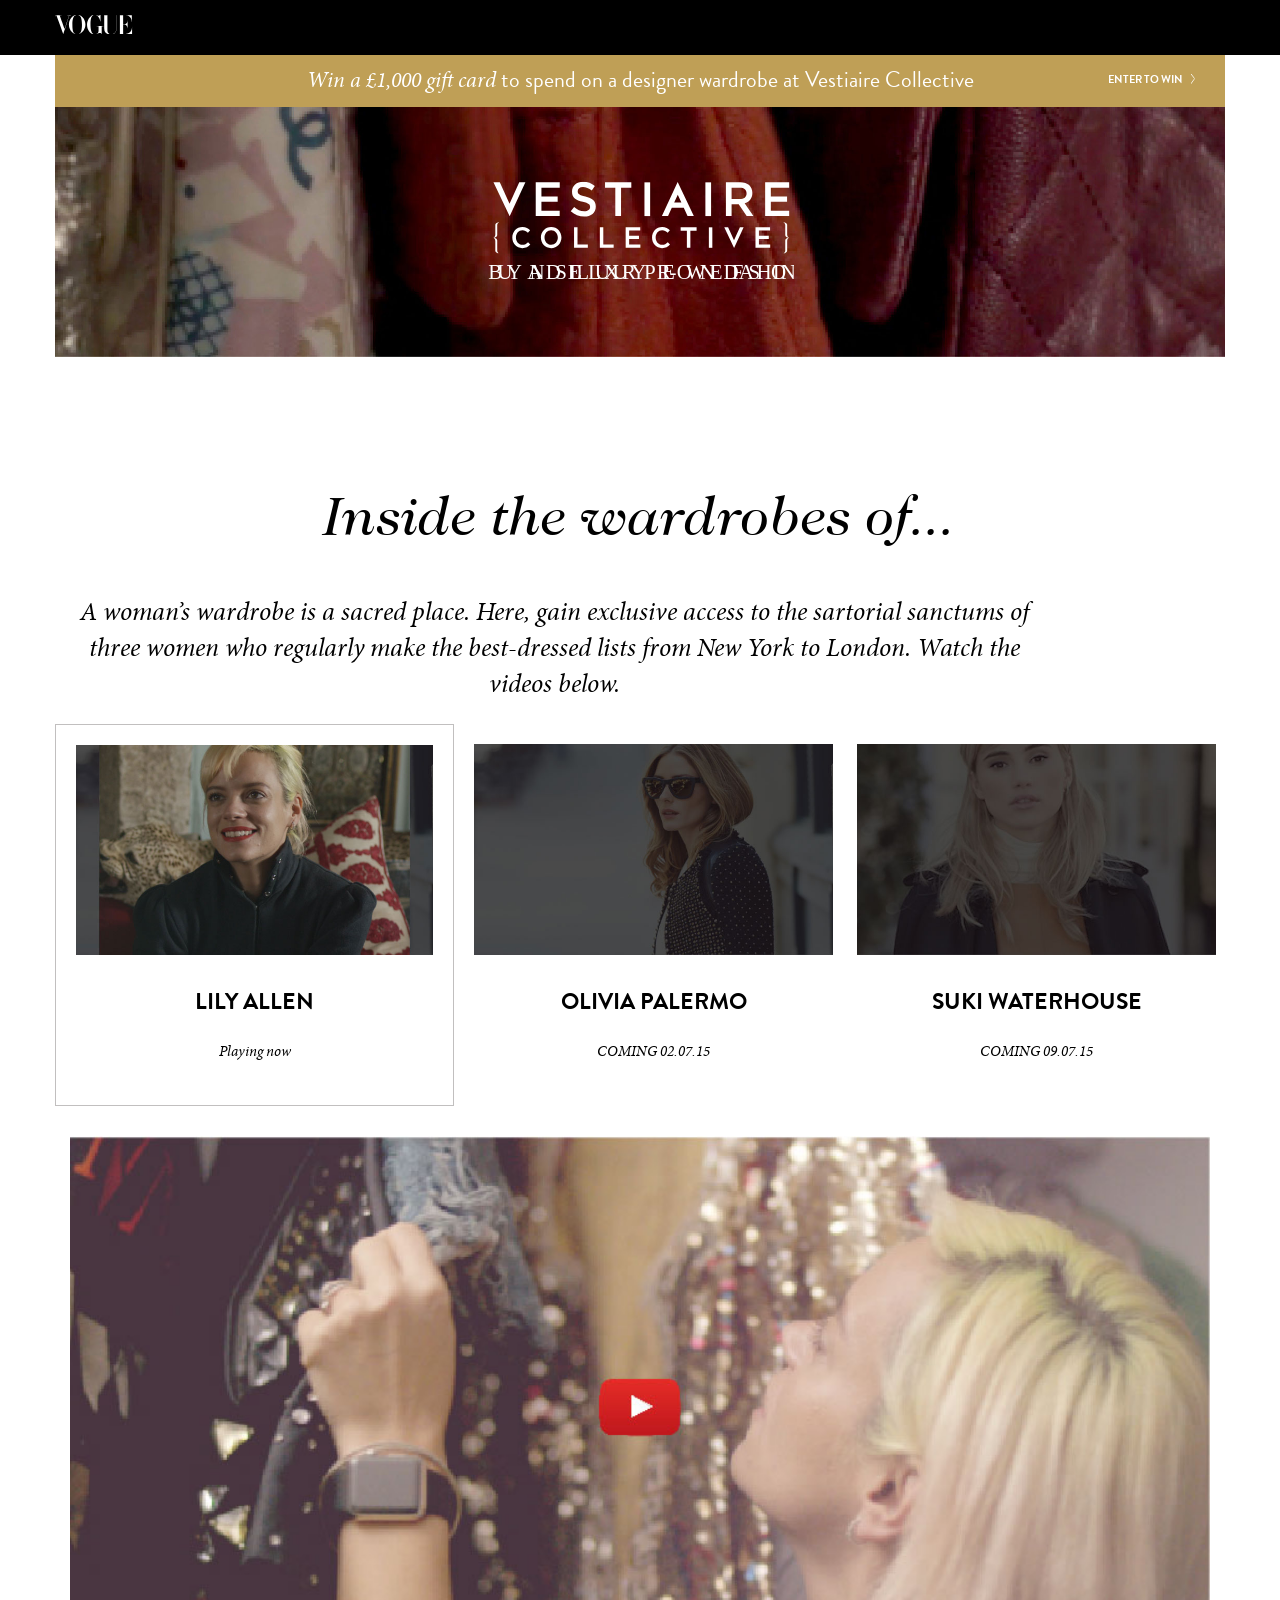
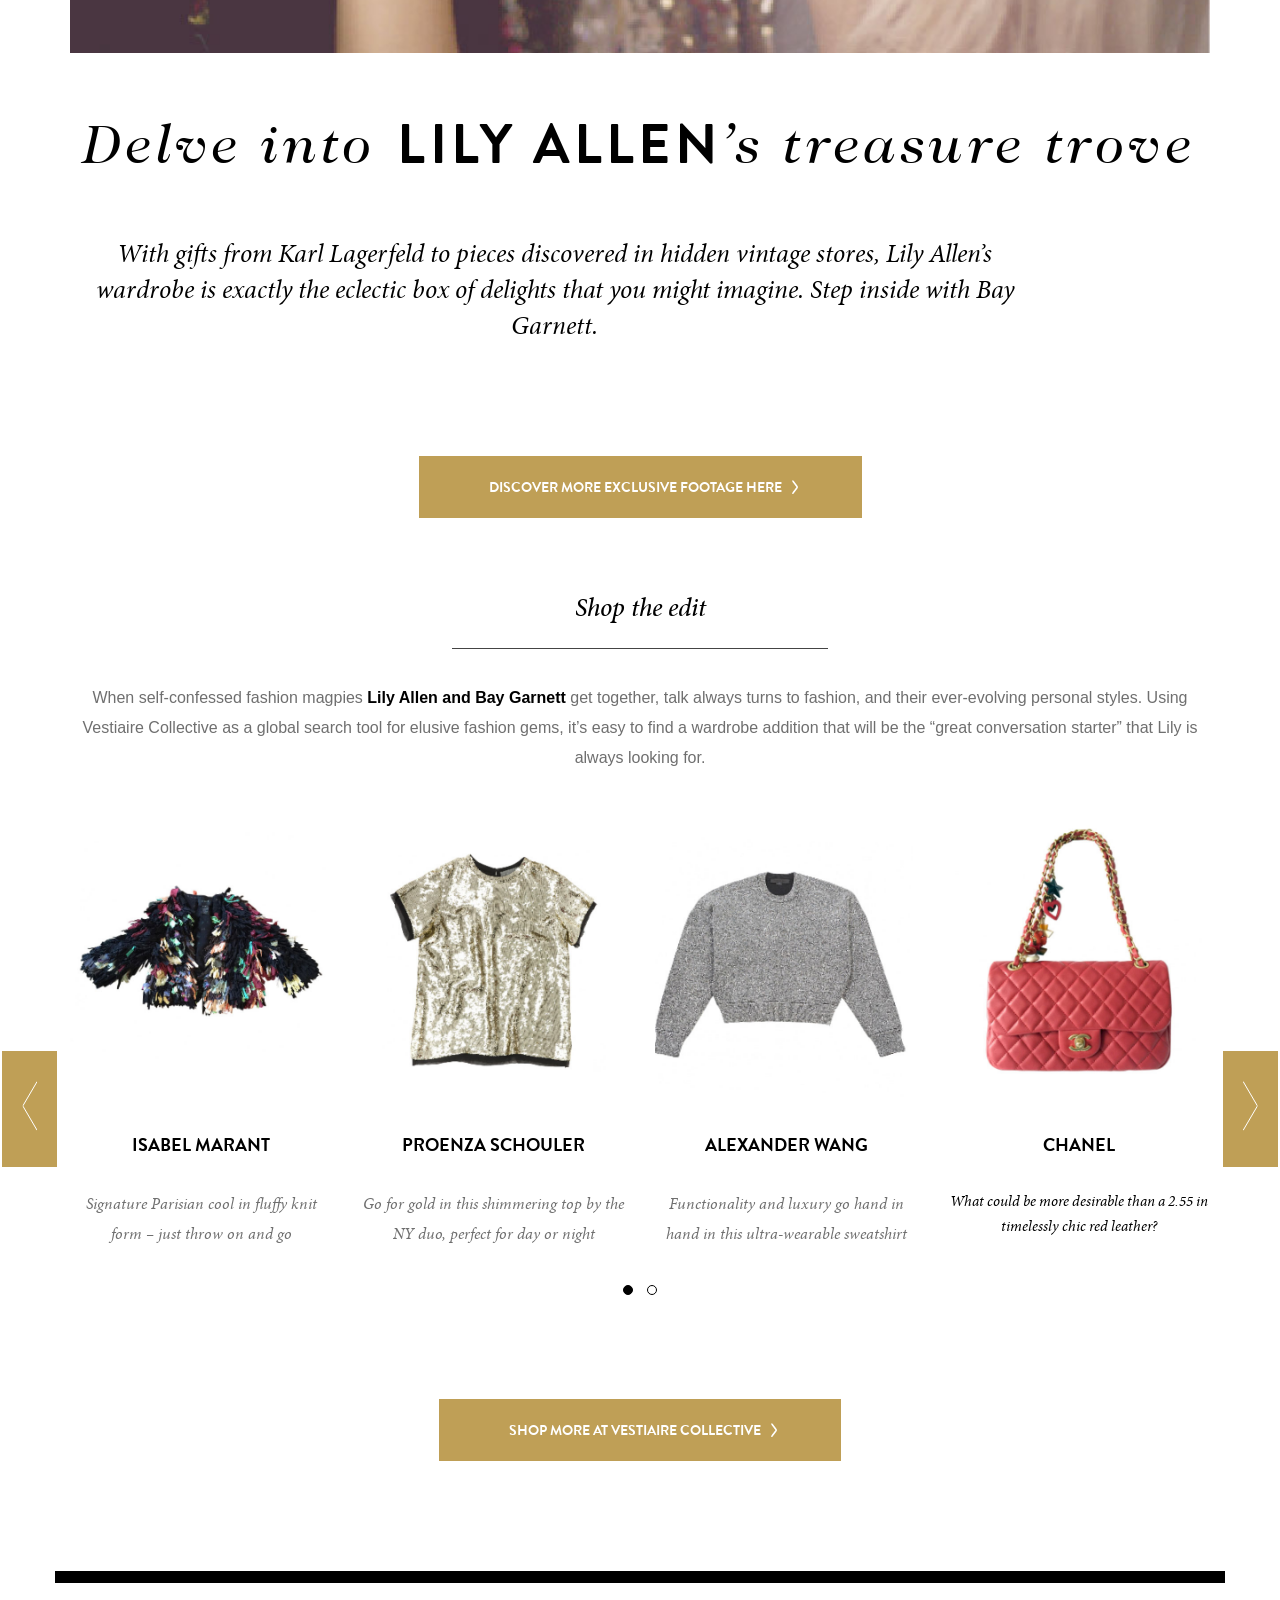
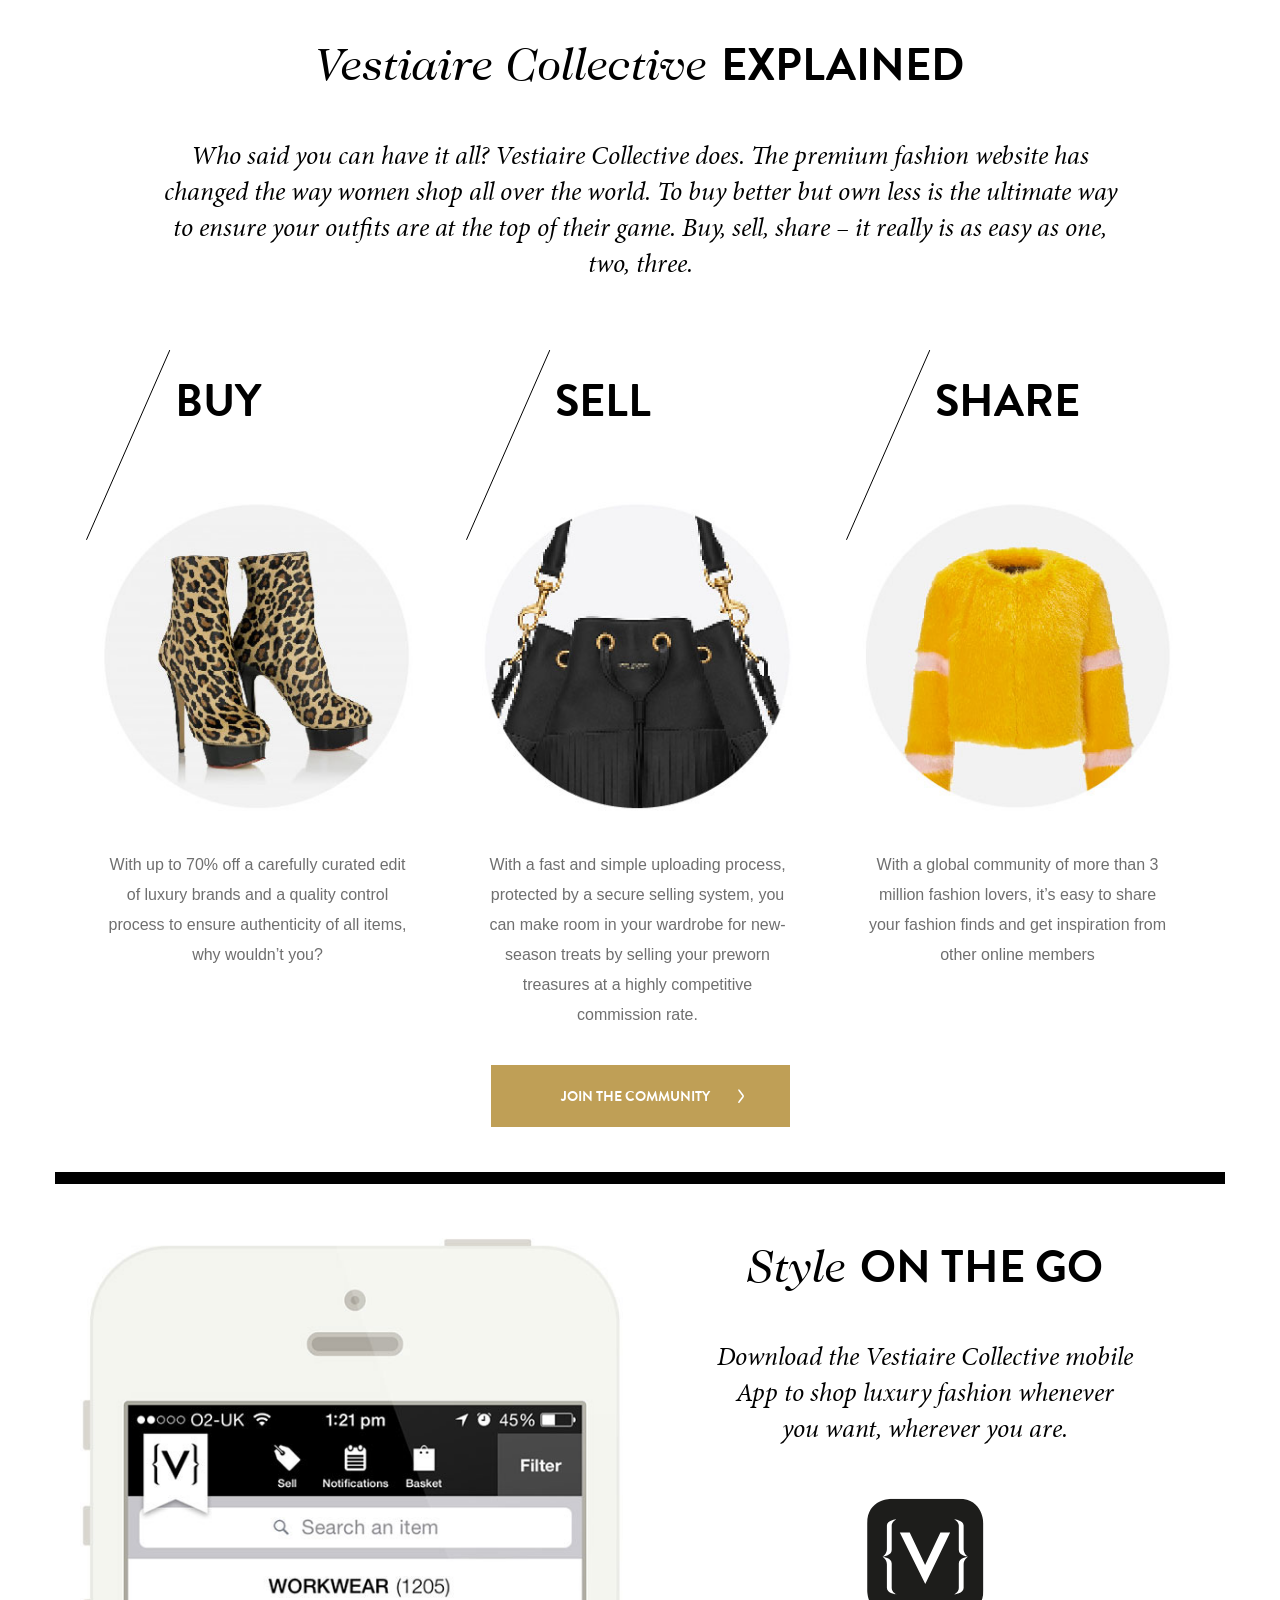
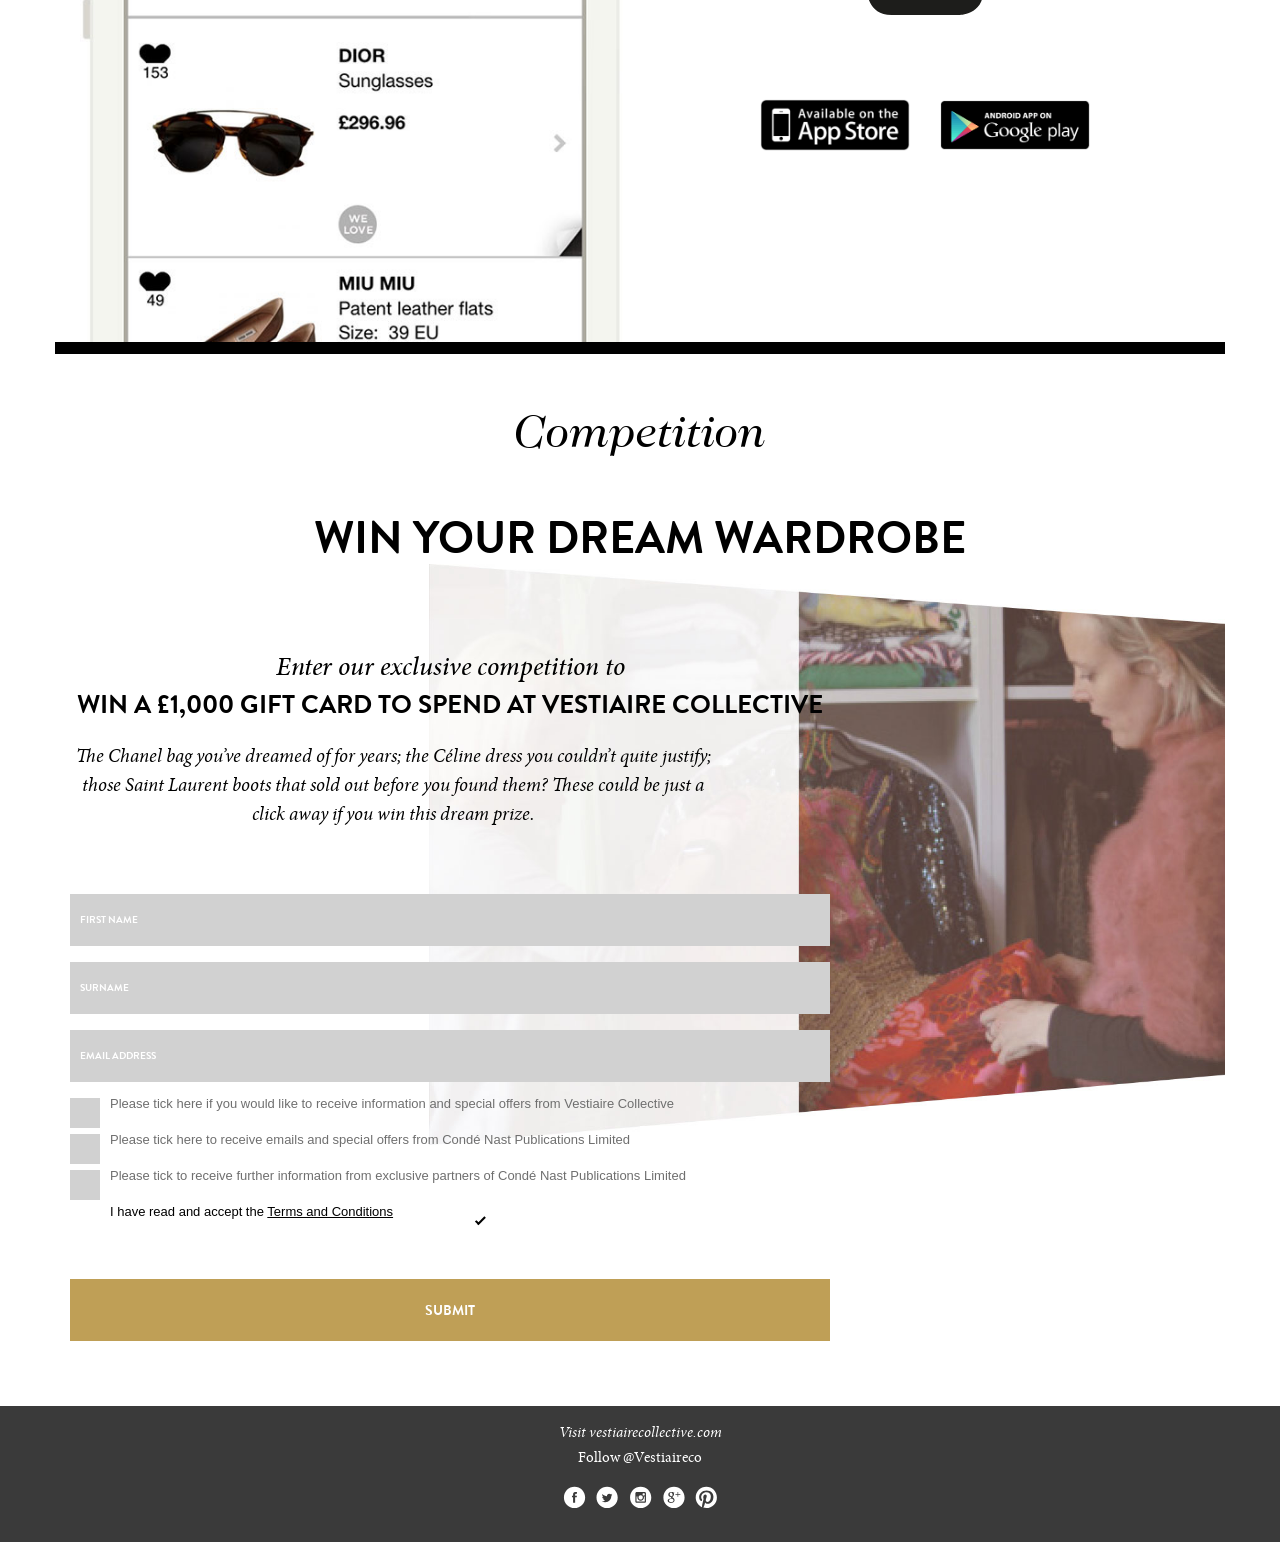
==== commit 5853c239: "final" ====
--- a/index.html
+++ b/index.html
@@ -20,11 +20,10 @@
     <link rel="stylesheet" href="css/normalise.css" media="screen" />
     <link rel="stylesheet" href="css/grid12.css" media="screen" />
     <link rel="stylesheet" href="css/style.css" media="screen" />
-    <link rel="stylesheet" href="css/shame.css" media="screen" />
+    <link rel="stylesheet" href="scripts/vendor/owl/owl.carousel.css" media="screen" />
 
     <!-- Javascript-->
     <script type="text/javascript" src="scripts/vendor/modernizr-2.8.3-custom.js"></script>
-    <script type="text/javascript" src="scripts/vendor/responsive-img.min.js"></script>
 
 </head>
 
@@ -32,7 +31,9 @@
 
     <header class="visible-md visible-lg">
         <div class="container">
-            <h1>VOGUE</h1>
+            <h1 class="transparent row">
+                VOGUE <i class="vogue"></i>
+            </h1>
         </div>
     </header>
 
@@ -54,7 +55,8 @@
 
             <div class="container-intro-vestaire v-center">
                 <div class="v-centre-inner">
-                    <i class="logo-vestiaire"></i>
+                    <i class="logo-vestiaire     container-intro-vestaire-logo visible-xs visible-sm"></i>
+                    <i class="logo-vestiaire-lrg container-intro-vestaire-logo visible-md visible-lg"></i>
                 </div>
             </div>
 
@@ -96,7 +98,7 @@
 
                     </header>
 
-                    <div class="image-video-holder visible-md visible-lg row">
+                    <div class="image-video-holder visible-md visible-lg">
                         <img src="images/video-placeholder.jpg" alt="placeholder" />
                     </div>
 
@@ -107,7 +109,7 @@
                         Lily Allen’s wardrobe is exactly the eclectic box of delights that you might imagine. Step inside with Bay Garnett.
                     </p>
 
-                    <a href="#" class="btn btn-tight">
+                    <a href="#" class="btn btn-tight features-article-discover">
                         Discover more exclusive footage here <i class="arrow-button-bold"></i>
                     </a>
 
@@ -119,49 +121,100 @@
                         easy to find a wardrobe addition that will be the “great conversation starter” that Lily is always looking for.
                     </p>
 
-                    <ul class="slider slider-horizontal">
-
-                        <li>
-                            <figure>
-                                <img src="images/item-412.jpg" alt="Isabel Marant" />
-                                <figcaption>
-                                    <h5>Isabel Marant</h5>
-                                    <p class="para-sub">Signature Parisian cool in fluffy knit form – just throw on and go</p>
-                                </figcaption>
-                            </figure>
-                        </li>
-
-                        <li>
-                            <figure>
-                                <img src="images/item-337.jpg" alt="Proenza Schoule" />
-                                <figcaption>
-                                    <h5>Proenza Schouler</h5>
-                                    <p class="para-sub">Go for gold in this shimmering top by the NY duo, perfect for day or night</p>
-                                </figcaption>
-                            </figure>
-                        </li>
-
-                        <li>
-                            <figure>
-                                <img src="images/item-441.jpg" alt="Alexander Wang" />
-                                <figcaption>
-                                    <h5>Alexander Wang</h5>
-                                    <p class="para-sub">Functionality and luxury go hand in hand in this ultra-wearable sweatshirt</p>
-                                </figcaption>
-                            </figure>
-                        </li>
-
-                        <li>
-                            <figure>
-                                <img src="images/item-645.jpg" alt="Chanel" />
-                                <figcaption>
-                                    <h5>Chanel</h5>
-                                    <p>What could be more desirable than a 2.55 in timelessly chic red leather?</p>
-                                </figcaption>
-                            </figure>
-                        </li>
-
-                    </ul>
+                    <div class="slider-wrap features-slider">
+
+                        <ul class="slider slider-horizontal">
+
+                            <li>
+                                <figure>
+                                    <img src="images/item-412.jpg" alt="Isabel Marant" />
+                                    <figcaption>
+                                        <h5>Isabel Marant</h5>
+                                        <p class="para-sub">Signature Parisian cool in fluffy knit form – just throw on and go</p>
+                                    </figcaption>
+                                </figure>
+                            </li>
+
+                            <li>
+                                <figure>
+                                    <img src="images/item-337.jpg" alt="Proenza Schoule" />
+                                    <figcaption>
+                                        <h5>Proenza Schouler</h5>
+                                        <p class="para-sub">Go for gold in this shimmering top by the NY duo, perfect for day or night</p>
+                                    </figcaption>
+                                </figure>
+                            </li>
+
+                            <li>
+                                <figure>
+                                    <img src="images/item-441.jpg" alt="Alexander Wang" />
+                                    <figcaption>
+                                        <h5>Alexander Wang</h5>
+                                        <p class="para-sub">Functionality and luxury go hand in hand in this ultra-wearable sweatshirt</p>
+                                    </figcaption>
+                                </figure>
+                            </li>
+
+                            <!-- Just repeating -->
+
+                            <li>
+                                <figure>
+                                    <img src="images/item-645.jpg" alt="Chanel" />
+                                    <figcaption>
+                                        <h5>Chanel</h5>
+                                        <p>What could be more desirable than a 2.55 in timelessly chic red leather?</p>
+                                    </figcaption>
+                                </figure>
+                            </li>
+
+                            <li>
+                                <figure>
+                                    <img src="images/item-412.jpg" alt="Isabel Marant" />
+                                    <figcaption>
+                                        <h5>Isabel Marant</h5>
+                                        <p class="para-sub">Signature Parisian cool in fluffy knit form – just throw on and go</p>
+                                    </figcaption>
+                                </figure>
+                            </li>
+
+                            <li>
+                                <figure>
+                                    <img src="images/item-337.jpg" alt="Proenza Schoule" />
+                                    <figcaption>
+                                        <h5>Proenza Schouler</h5>
+                                        <p class="para-sub">Go for gold in this shimmering top by the NY duo, perfect for day or night</p>
+                                    </figcaption>
+                                </figure>
+                            </li>
+
+                            <li>
+                                <figure>
+                                    <img src="images/item-441.jpg" alt="Alexander Wang" />
+                                    <figcaption>
+                                        <h5>Alexander Wang</h5>
+                                        <p class="para-sub">Functionality and luxury go hand in hand in this ultra-wearable sweatshirt</p>
+                                    </figcaption>
+                                </figure>
+                            </li>
+
+                            <li>
+                                <figure>
+                                    <img src="images/item-645.jpg" alt="Chanel" />
+                                    <figcaption>
+                                        <h5>Chanel</h5>
+                                        <p>What could be more desirable than a 2.55 in timelessly chic red leather?</p>
+                                    </figcaption>
+                                </figure>
+                            </li>
+
+                        </ul>
+
+                        <div class="slider-navigation hidden-xs visbile-md visbile-lg">
+                            <a class="btn slider-navigation-btn slider-navigation-btn-prev btn-gallery btn-gallery-prev disable-selection"><i class="arrow-gallery-left"></i></a>
+                            <a class="btn slider-navigation-btn slider-navigation-btn-next btn-gallery btn-gallery-next disable-selection"><i class="arrow-gallery-right"></i></a>
+                        </div>
+
+                    </div>
 
                     <a href="#" class="btn btn-tight">
                         Shop more at vestiaire collective <i class="arrow-button-bold"></i>
@@ -225,51 +278,68 @@
 
             <div class="section-collective-explained-wrap">
 
-                <figure class="section-collective-explained-figure col-md-4 mobile-no-pad mobile-row">
-                    <img src="images/buy.jpg" alt="buy" class="section-collective-explained-img" />
-                    <figcaption class="section-collective-explained-cap">
-                        <div class="visible-md visible-lg section-collective-explained-diag"><i class="diagonal"></i></div>
-                        <h3 class="h5">Buy</h3>
-                        <p class="para-sub font-helvetica normalize-style">
-                            With up to 70% off a carefully curated edit of
-                            luxury brands and a quality control process
-                            to ensure authenticity of all items, why
-                            wouldn’t you?
-                        </p>
-                    </figcaption>
-                </figure>
-
-                <figure class="section-collective-explained-figure col-md-4 mobile-no-pad mobile-row">
-                    <img src="images/sell.jpg" alt="sell" class="section-collective-explained-img" />
-                    <figcaption class="section-collective-explained-cap">
-                        <div class="visible-md visible-lg section-collective-explained-diag"><i class="diagonal"></i></div>
-                        <h3 class="h5">Sell</h3>
-                        <p class="para-sub font-helvetica normalize-style">
-                            With a fast and simple uploading process,
-                            protected by a secure selling system,
-                            you can make room in your wardrobe for
-                            new-season treats by selling your preworn
-                            treasures at a highly competitive
-                            commission rate.
-                        </p>
-                    </figcaption>
-                </figure>
-
-                <figure class="section-collective-explained-figure col-md-4 mobile-no-pad mobile-row">
-                    <img src="images/share.jpg" alt="" class="section-collective-explained-img" />
-                    <figcaption class="section-collective-explained-cap">
-                        <div class="visible-md visible-lg section-collective-explained-diag"><i class="diagonal"></i></div>
-                        <h3 class="h5">Share</h3>
-                        <p class="para-sub font-helvetica normalize-style">
-                            With a global community of more than 3
-                            million fashion lovers, it’s easy to share your
-                            fashion finds and get inspiration from other
-                            online members
-                        </p>
-                    </figcaption>
-                </figure>
-
-            </div>
+                <div class="section-collective-explained-figure col-md-4 mobile-no-pad mobile-row adjustable-order">
+
+                    <img alt="buy" src="images/holder.jpg" class="section-collective-explained-img img-responsive" data-src-base="images/" data-src="<992:buy-mob.jpg,
+                                                                                                                                                     >992:buy.jpg" />
+
+                    <h3 class="h5 adjustable-order-header">
+                        <i class="diagonal visible-md visible-lg"></i>
+                        <span>Buy</span>
+                    </h3>
+
+                    <p class="section-collective-explained-para-sub para-sub font-helvetica normalize-style">
+                        With up to 70% off a carefully curated edit of
+                        luxury brands and a quality control process
+                        to ensure authenticity of all items, why
+                        wouldn’t you?
+                    </p>
+
+                </div>
+
+                <div class="section-collective-explained-figure col-md-4 mobile-no-pad mobile-row adjustable-order">
+
+                    <img alt="buy" src="images/holder.jpg" class="section-collective-explained-img img-responsive" data-src-base="images/" data-src="<992:sell-mob.jpg,
+                                                                                                                                                     >992:sell.jpg" />
+
+                    <h3 class="h5 adjustable-order-header">
+                        <i class="diagonal visible-md visible-lg"></i>
+                        <span>Sell</span>
+                    </h3>
+
+                    <p class="section-collective-explained-para-sub para-sub font-helvetica normalize-style">
+                        With a fast and simple uploading process,
+                        protected by a secure selling system,
+                        you can make room in your wardrobe for
+                        new-season treats by selling your preworn
+                        treasures at a highly competitive
+                        commission rate.
+                    </p>
+
+                </div>
+
+                <div class="section-collective-explained-figure col-md-4 mobile-no-pad mobile-row adjustable-order">
+
+                    <img alt="buy" src="images/holder.jpg" class="section-collective-explained-img img-responsive" data-src-base="images/" data-src="<992:share-mob.jpg,
+                                                                                                                                                     >992:share.jpg" />
+
+                    <h3 class="h5 adjustable-order-header">
+                        <i class="diagonal visible-md visible-lg"></i>
+                        <span>Share</span>
+                    </h3>
+
+                    <p class="section-collective-explained-para-sub para-sub font-helvetica normalize-style">
+                        With a global community of more than 3
+                        million fashion lovers, it’s easy to share your
+                        fashion finds and get inspiration from other
+                        online members
+                    </p>
+
+                </div>
+
+            </div>
+
+            <div class="cfix"></div>
 
             <a href="#" class="btn">
                 Join the community <i class="arrow-button-bold"></i>
@@ -283,30 +353,38 @@
 
         <section class="section-style container">
 
-            <h2>Style <span>on the go</span></h2>
-
-            <p class="para-main">
-                Download the Vestiaire Collective mobile App
-                to shop luxury fashion whenever you want,
-                wherever you are.
-            </p>
-
-            <figure class="section-style-cover">
-                <img alt="" src="images/holder.jpg" data-src-base="images/" data-src="<992:iphone5-mob.jpg,
-                                                                                      >992:iphone5.jpg" />
-            </figure>
-
-            <div>
+            <div class="section-style-copy col-xs-12 col-md-6 col-md-push-6">
+
+                <h2>Style <span>on the go</span></h2>
+
+                <p class="section-style-p para-main">
+                    Download the Vestiaire Collective mobile App
+                    to shop luxury fashion whenever you want,
+                    wherever you are.
+                </p>
 
                 <i class="logo-vestiaire-sqr visible-md visible-lg"></i>
 
-                <div class="col-xs-6">
-                    <a href="#" class="btn btn--app-store text-indent">Available on the App Store</a>
+                <div class="section-style-getapp">
+
+                    <div class="col-xs-6">
+                        <a href="#" class="btn btn--app-store text-indent pull-right btn-unhover">Available on the App Store</a>
+                    </div>
+
+                    <div class="col-xs-6">
+                        <a href="#" class="btn btn--google-play text-indent pull-left btn-unhover">Android App on Google play</a>
+                    </div>
+
                 </div>
 
-                <div class="col-xs-6">
-                    <a href="#" class="btn btn--google-play text-indent">Android App on Google play</a>
-                </div>
+            </div>
+
+            <div class="col-xs-12 col-md-6 col-md-pull-6 paddingless">
+
+                <figure class="section-style-cover section-style-cover-pull">
+                    <img alt="" src="images/holder.jpg" data-src-base="images/" data-src="<992:iphone5-mob.jpg,
+                                                                                          >992:iphone5.jpg" />
+                </figure>
 
             </div>
 
@@ -322,79 +400,83 @@
 
             <h3 class="section-competition-subline">Win your dream Wardrobe</h3>
 
-            <h4 class="section-competition-cta">
-                Enter our exclusive competition to
-                <span class="font-brandon uppercase-case normalize-style">win a £1,000 GIFT CARD to spend at vestiaire collective</span>
-            </h4>
-
-            <p class="para-main">
-                The Chanel bag you’ve dreamed of for years; the Céline dress you couldn’t quite
-                justify; those Saint Laurent boots that sold out before you found them? These
-                could be just a click away if you win this dream prize.
-            </p>
-
-            <form action="#">
-
-                <p class="form-row">
-                    <label for="first_name">
-                        <span class="hidden">First Name</span>
-                        <input type="text" id="first_name" name="first_name" placeholder="First Name" class="font-brandon" />
-                    </label>
+            <div class="col-md-8 paddingless">
+
+                <h4 class="section-competition-cta">
+                    Enter our exclusive competition to
+                    <span class="font-brandon uppercase-case normalize-style">win a £1,000 GIFT CARD to spend at vestiaire collective</span>
+                </h4>
+
+                <p class="para-main section-competition-p">
+                    The Chanel bag you’ve dreamed of for years; the Céline dress you couldn’t quite
+                    justify; those Saint Laurent boots that sold out before you found them? These
+                    could be just a click away if you win this dream prize.
                 </p>
 
-                <p class="form-row">
-                    <label for="last_name">
-                        <span class="hidden">Surname</span>
-                        <input type="text" id="last_name" name="last_name" placeholder="Surname" class="font-brandon" />
-                    </label>
-                </p>
-
-                <p class="form-row">
-                    <label for="email">
-                        <span class="hidden">First Name</span>
-                        <input type="text" id="email" name="email" placeholder="Email address" class="font-brandon" />
-                    </label>
-                </p>
-
-                <p class="form-row">
-                    <label for="send_me_offers">
-                        <input type="checkbox" id="send_me_offers" name="send_me_offers" value="true" />
-                        <span><i class="form-checked"></i></span>
-                        <span class="font-helvetica normalize-style checkbox-label disable-hilight">Please tick here if you would like to receive information and special offers from Vestiaire Collective </span>
-                    </label>
-                </p>
-
-                <p class="form-row">
-                    <label for="send_me_emails">
-                        <input type="checkbox" id="send_me_emails" name="send_me_emails" value="true" />
-                        <span><i class="form-checked"></i></span>
-                        <span class="font-helvetica normalize-style checkbox-label disable-hilight">Please tick here to receive emails and special offers from Condé Nast Publications Limited</span>
-                    </label>
-                </p>
-
-                <p class="form-row">
-                    <label for="send_me_further_info">
-                        <input type="checkbox" id="send_me_further_info" name="send_me_further_info" value="true" />
-                        <span><i class="form-checked"></i></span>
-                        <span class="font-helvetica normalize-style checkbox-label disable-hilight">Please tick to receive further information from exclusive partners of Condé Nast Publications Limited</span>
-                    </label>
-                </p>
-
-                <p class="form-row">
-                    <label for="terms_accepted">
-                        <input type="checkbox" id="terms_accepted" name="terms_accepted" value="true" checked="checked" />
-                        <span><i class="form-checked"></i></span>
-                        <span class="font-helvetica normalize-style checkbox-label disable-hilight black">I have read and accept the <a href="#" class="inherit-colour underline">Terms and Conditions</a></span>
-                    </label>
-                </p>
-
-                <p class="form-row submit-row">
-                    <label for="submit">
-                        <input type="submit" class="btn" value="Submit" id="submit" name="submit" />
-                    </label>
-                </p>
-
-            </form>
+                <form action="#">
+
+                    <p class="form-row">
+                        <label for="first_name">
+                            <span class="hidden">First Name</span>
+                            <input type="text" id="first_name" name="first_name" placeholder="First Name" class="font-brandon" />
+                        </label>
+                    </p>
+
+                    <p class="form-row">
+                        <label for="last_name">
+                            <span class="hidden">Surname</span>
+                            <input type="text" id="last_name" name="last_name" placeholder="Surname" class="font-brandon" />
+                        </label>
+                    </p>
+
+                    <p class="form-row">
+                        <label for="email">
+                            <span class="hidden">First Name</span>
+                            <input type="text" id="email" name="email" placeholder="Email address" class="font-brandon" />
+                        </label>
+                    </p>
+
+                    <p class="form-row">
+                        <label for="send_me_offers">
+                            <input type="checkbox" id="send_me_offers" name="send_me_offers" value="true" />
+                            <span><i class="form-checked"></i></span>
+                            <span class="font-helvetica normalize-style checkbox-label disable-selection">Please tick here if you would like to receive information and special offers from Vestiaire Collective </span>
+                        </label>
+                    </p>
+
+                    <p class="form-row">
+                        <label for="send_me_emails">
+                            <input type="checkbox" id="send_me_emails" name="send_me_emails" value="true" />
+                            <span><i class="form-checked"></i></span>
+                            <span class="font-helvetica normalize-style checkbox-label disable-selection">Please tick here to receive emails and special offers from Condé Nast Publications Limited</span>
+                        </label>
+                    </p>
+
+                    <p class="form-row">
+                        <label for="send_me_further_info">
+                            <input type="checkbox" id="send_me_further_info" name="send_me_further_info" value="true" />
+                            <span><i class="form-checked"></i></span>
+                            <span class="font-helvetica normalize-style checkbox-label disable-selection">Please tick to receive further information from exclusive partners of Condé Nast Publications Limited</span>
+                        </label>
+                    </p>
+
+                    <p class="form-row">
+                        <label for="terms_accepted">
+                            <input type="checkbox" id="terms_accepted" name="terms_accepted" value="true" checked="checked" />
+                            <span><i class="form-checked"></i></span>
+                            <span class="font-helvetica normalize-style checkbox-label disable-selection black">I have read and accept the <a href="#" class="inherit-colour text-underline">Terms and Conditions</a></span>
+                        </label>
+                    </p>
+
+                    <p class="form-row submit-row">
+                        <label for="submit">
+                            <input type="submit" class="btn" value="Submit" id="submit" name="submit" />
+                        </label>
+                    </p>
+
+                </form>
+
+            </div>
 
         </section>
 
@@ -415,29 +497,11 @@
 
     </footer>
 
-<!--
-    <div><i class="arrow-gallery-left"></i></div>
-    <div><i class="arrow-gallery-right"></i></div>
-    <div><i class="arrow-button-bold"></i></div>
-    <div><i class="arrow-button-thin"></i></div>
-
-    <div><i class="form-checked"></i></div>
-    <div><i class="circle-filled"></i></div>
-    <div><i class="circle"></i></div>
-    <div><i class="divider"></i></div>
-    <div><i class="logo-vestiaire"></i></div>
-
-    <div><i class="icon-facebook"></i></div>
-    <div><i class="icon-twitter"></i></div>
-    <div><i class="icon-instagram"></i></div>
-    <div><i class="icon-googleplus"></i></div>
-    <div><i class="icon-pinterest"></i></div>
-
-    <div><i class="diagonal"></i></div>
-    <div><i class="logo-vestiaire-sqr"></i></div>
--->
     <!-- Scripts -->
-    <script src="scripts/vestiaire.js"></script>
+    <script type="text/javascript" src="scripts/vendor/responsive-img.min.js"></script>
+    <script type="text/javascript" src="scripts/vendor/jquery-2.1.4.min.js"></script>
+    <script type="text/javascript" src="scripts/vendor/owl/owl.carousel.min.js"></script>
+    <script type="text/javascript" src="scripts/vestiaire.js"></script>
 
 </body>
 </html>
--- a/css/grid12.css
+++ b/css/grid12.css
@@ -903,4 +903,7 @@
 }
 .pull-left {
   float: left !important;
-}+}
+
+
+
--- a/css/style.css
+++ b/css/style.css
@@ -1,26 +1,31 @@
 /* ------------------------------------------------------------------------------------------
 
 NAME - Vestiaire
-AUTH - LARS BORTFELDT @ LarsAttacks
-DATE - 09.07.2015
+AUTH - LARS BORTFELDT
+MAIL - contact@larsattacks.co.uk
+DATE - 14.07.2015
 
 ---------------------------------------------------------------------------------------------
 
 DOC STRUCTURE
 -
 01 - BASE
+     - Defaults
+
 02 - LAYOUT
-
-
-04 -
-05 -
+     - Main Sections
+     - Typography
+     - User Interface: Icons
+     - User Interface: Buttons
+     - User Interface: Colour
+     - User Interface: Helpers
+     - User Interface: Form Elements
+
+03 - MODULES
+
+04 - THEME & RESPONSIVE
 
 ------------------------------------------------------------------------------------------ */
-
-
-
-
-
 
 /* ------------------------------------------------------------------------------------------
 
@@ -56,14 +61,6 @@
 
 p { margin-bottom: 20px; }
 
-/* Helpers -------------------------------------------------------------------------------- */
-
-.v-center { display: table; }
-.v-centre-inner { display: table-cell; vertical-align: middle; }
-
-
-
-
 
 
 
@@ -71,11 +68,15 @@
 
 02. LAYOUT
 
-    - Main Sections
-    - Typography
-    - User Interface: Icons
-    - User Interface: Buttons
-    - User Interface: Form Elements
+    Sections:
+
+        - Main Sections
+        - Typography
+        - User Interface: Icons
+        - User Interface: Buttons
+        - User Interface: Colour
+        - User Interface: Helpers
+        - User Interface: Form Elements
 
 ------------------------------------------------------------------------------------------- */
 
@@ -119,7 +120,7 @@
                    - 700 italic
                    - 800 italic
 
-*/
+------------------------------------------------------------------------------------------- */
 
 /* --------- "Caslon" --------- */
 
@@ -250,7 +251,7 @@
 .font-minion    { font-family: "MinionPro"; }
 .font-helvetica { font-family: 'Helvetica Neue', Helvetica, Arial, sans-serif; }
 
-h1, .h1 { color: white; }
+h1, .h1 { color: transparent; }
 h2, .h2 { font-family: "Caslon";    font-style: italic; font-size: 2.4rem; line-height: 3.4rem; }
 h3, .h3 { font-family: "Brandon";   font-style: normal; font-size: 2.3rem; line-height: 1.7rem; font-weight: 800; text-transform: uppercase; }
 h4, .h4 { font-family: "MinionPro"; font-style: italic; font-size: 2rem;   line-height: 3.2rem; }
@@ -285,29 +286,47 @@
     background-image: url('../assets/svg/ui-elements-fallback.png');
 }
 
+i.vogue               { width: 79px; height: 19px;   background-position: -130px -5px; }
 i.arrow-gallery-left  { width: 15px;  height: 50px;  background-position: -5px   -5px; }
 i.arrow-gallery-right { width: 15px;  height: 50px;  background-position: -24px  -5px; }
 i.arrow-button-bold   { width: 7px;   height: 14px;  background-position: -42px  -5px; }
 i.arrow-button-thin   { width: 7px;   height: 10px;  background-position: -61px  -6px; }
 i.form-checked        { width: 12px;  height: 10px;  background-position: -78px  -5px; }
+i.form-checked-lrg    { width: 17px;  height: 14px;  background-position: -76px  -22px; }
 i.circle-filled       { width: 9px;   height: 9px;   background-position: -96px  -5px; }
 i.circle              { width: 9px;   height: 9px;   background-position: -115px -5px; }
 i.divider             { width: 247px; height: 1px;   background-position: -5px   -61px; }
-i.diagonal            { width: 62px;  height: 137px; background-position: -220px -67px; }
-i.logo-vestiaire      { width: 216px; height: 57px;  background-position: -3px   -65px; }
+i.diagonal            { width: 121px; height: 193px; background-position: -197px -66px; }
+i.logo-vestiaire      { width: 213px; height: 71px;  background-position: -2px   -285px; }
+i.logo-vestiaire-lrg  { width: 308px; height: 102px; background-position: 0px    -370px; }
 i.logo-vestiaire-sqr  { width: 118px; height: 118px; background-position: -4px   -158px; }
 i.icon-facebook       { width: 23px;  height: 23px;  background-position: -5px   -129px; }
 i.icon-twitter        { width: 23px;  height: 23px;  background-position: -39px  -129px; }
 i.icon-instagram      { width: 23px;  height: 23px;  background-position: -72px  -129px; }
 i.icon-googleplus     { width: 23px;  height: 23px;  background-position: -104px -129px; }
 i.icon-pinterest      { width: 23px;  height: 23px;  background-position: -137px -129px; }
+i.icon-share          { width: 70px;  height: 63px;  background-position: -5px -62px; }
 
 /* User Interface: Buttons --------------------------------------------------------------- */
 
-.btn { text-transform: uppercase; padding: 13px; display: block; background: #bf9f56; color: white; }
-
-.btn--app-store { background: url('../images/btn-app-store.png') no-repeat center center; float: right; }
-.btn--google-play { background: url('../images/btn-google-play.png') no-repeat center center; float: left; }
+.btn { text-transform: uppercase; padding: 13px; display: block; background-color: #bf9f56; color: white; cursor: pointer;
+    -webkit-transition: background .3s;
+       -moz-transition: background .3s;
+         -o-transition: background .3s;
+            transition: background .3s;
+}
+.btn i { 
+    -webkit-transition: left .3s;
+       -moz-transition: left .3s;
+         -o-transition: left .3s;
+            transition: left .3s;
+}
+
+.btn:hover { background-color: #9a824b; }
+.btn:hover i { left: 10px; }
+
+.btn--app-store { background: url('../images/btn-app-store.png') no-repeat center center; }
+.btn--google-play { background: url('../images/btn-google-play.png') no-repeat center center; }
 
 .btn--app-store,
 .btn--google-play { overflow: hidden; background-size: 100%; width: 110px; }
@@ -315,9 +334,16 @@
 .btn-tight { font-size: 1.1rem; padding: 13px 0px; }
 .btn-tight i { left: 7px; }
 
+.btn-gallery { }
+.btn-gallery-prev { }
+.btn-gallery-next { }
+
+.btn-unhover:hover { background-color: initial; }
+
 .arrow-button-bold { position: relative; left: 25px; top: 2px; }
 
-/* User Interface: Colours ---------------------------------------------------------------
+
+/* User Interface: Colour ----------------------------------------------------------------
 
     Colour Reference:
 
@@ -333,7 +359,7 @@
 
 .black { color: black; }
 
-/* User Interface: Addons --------------------------------------------------------------- */
+/* User Interface: Helpers --------------------------------------------------------------- */
 
 strong { color: #000; }
 
@@ -342,8 +368,11 @@
 
 .hidden { display: none; }
 
+.v-center { display: table; }
+.v-centre-inner { display: table-cell; vertical-align: middle; }
+
 .with-sub-line { }
-.with-sub-line:after { border-bottom: 2px solid #8E8A8A; content: ""; height: 1px; display: block; width: 70%; text-align: center; margin: 0 auto; }
+.with-sub-line:after { border-bottom: 1px solid #444; content: ""; height: 1px; display: block; width: 70%; text-align: center; margin: 0 auto; }
 
 .para-main { }
 .para-sub { color: #6f6f6f; }
@@ -351,8 +380,8 @@
 .borderless  { border: none; }
 .paddingless { padding: 0px; }
 
-.disable-hilight::selection      { background: transparent; }
-.disable-hilight::-moz-selection { background: transparent; }
+.disable-selection::selection      { background: transparent; }
+.disable-selection::-moz-selection { background: transparent; }
 
 .third-height  { height: 0; overflow: hidden; padding-bottom: 33%; }
 .half-height   { height: 0; overflow: hidden; padding-bottom: 50%; }
@@ -360,17 +389,27 @@
 .full-height   { height: 0; overflow: hidden; padding-bottom: 100%; }
 
 .text-indent { text-indent: -777777px; }
+.text-underline { text-decoration: underline; }
 
 .inherit-colour { color: inherit; }
 
-.underline { text-decoration: underline; }
+.img-responsive { width: 100%; }
+
+.adjustable-order { display: table; }
+.adjustable-order-header { display: table-header-group; }
+.adjustable-order-footer { display: table-footer-group; }
+
+.cfix:before,
+.cfix:after { display: table; content: ""; }
+.cfix:after { clear: both; }
+.cfix { zoom: 1; }
 
 /* Form elements --------------------------------------------------------------- */
 
 .form-row { margin-bottom: 10px; clear: both; }
 .submit-row { margin-top: 50px; }
 
-input { background: #d1d1d1; padding: 16px 10px; font-size: 12px; line-height: 2rem; width: 100%; font-weight: normal; font-style: normal; margin: 0px; border: 0px; color: white; margin-top: 6px; }
+input { background: #d1d1d1; padding: 16px 10px; font-size: 1rem; line-height: 2rem; width: 100%; font-weight: 800; font-style: normal; margin: 0px; border: 0px; color: white; margin-top: 6px; }
 label { cursor: pointer; position: relative; color: #6f6f6f; font-size: 1.3rem; line-height: 2.3rem; }
 
 input[type=checkbox] { float: left; width: 30px; height: 30px; display: block; overflow: hidden; background-color: #D1D1D1; -webkit-appearance: none; -moz-appearance: none; }
@@ -381,13 +420,9 @@
 .checkbox-label { display: block; text-align: left; margin-left: 40px; }
 
 ::-webkit-input-placeholder { color: white; font-size: 1rem; font-weight: 800; text-transform: uppercase; }
-     :-ms-input-placeholder { color: white; }
-          :-moz-placeholder { color: white; }
-         ::-moz-placeholder { color: white; }
-
-
-
-
+     :-ms-input-placeholder { color: white; font-size: 1rem; font-weight: 800; text-transform: uppercase; }
+          :-moz-placeholder { color: white; font-size: 1rem; font-weight: 800; text-transform: uppercase; }
+         ::-moz-placeholder { color: white; font-size: 1rem; font-weight: 800; text-transform: uppercase; }
 
 
 
@@ -398,16 +433,19 @@
 
 03. Modules
 
-  [1] - Feature List
 ------------------------------------------------------------------------------------------ */
 
+h1 { color: transparent; position: relative; margin: 15px auto; }
+h1 i { position: absolute; left: 0px; }
+
 /* Gift-card teaser */
-.container-intro-win { padding: 12px; }
+.container-intro-win { padding: 12px; position: relative; }
 .container-intro-win-p { color: white; font-size: 1.7rem; line-height: 1.9rem; margin: 0px; }
 .container-intro-win-p span { font-style: initial; }
 .container-intro-win-enter { background-color: inherit; text-align: center; font-size: 0.9rem; padding: 0px; font-weight: 800; height: 13px; }
 .container-intro-win-enter i { position: relative; top: 1px; left: 6px; }
 .container-intro-vestaire { background: url('../images/intro-mob.jpg') no-repeat 0 0 transparent; width: 100%; height: 170px; background-size: 100%; }
+.container-intro-vestaire-logo { margin: auto; }
 
 /* Features intro */
 .features-container { padding-bottom: 20px; }
@@ -430,83 +468,133 @@
 /* Iphone image, store push */
 .section-style-cover { margin: 10px 10px 30px; }
 
+/* Slider Styling */
+.slider-wrap { position: relative; }
+.slider { padding: 0px; }
+.slider-navigation { position: absolute; width: 100%; left: 0px; top: 50%; z-index: 100; }
+.slider-navigation-btn-prev { position: absolute; left:  -6%; }
+.slider-navigation-btn-next { position: absolute; right: -6%; }
+.slider.owl-theme .owl-dots .owl-dot.active span { background: black; }
+.slider.owl-theme .owl-dots .owl-dot span { background: white; border: 1px solid black; }
+.slider.owl-theme .owl-dots .owl-dot:hover span { background: black; border: 1px solid black; }
+.slider.owl-theme .owl-item { background-color: white; }
 /* */
 .section-collective-explained { }
-.section-collective-explained .para-main { font-size: 1.9rem; line-height: 2.62rem; margin: 30px auto 50px auto; }
+.section-collective-explained-wrap { }
+.section-collective-explained-p { font-size: 1.9rem; line-height: 2.62rem; margin: 30px auto 50px auto; }
 .section-collective-explained-figure { margin-top: 15px; margin-bottom: 15px; position: relative; }
-.section-collective-explained p { font-size: 1.4rem; line-height: 2.6rem; padding: 0 20px; }
+.section-collective-explained-para-sub { font-size: 1.4rem; line-height: 2.6rem; padding: 0 20px; }
 .section-collective-explained h3 { font-size: 2.4rem; line-height: 4.5rem; margin: 0px; }
 
+/* */
 .section-style { position: relative; }
-.section-style .para-main { font-size: 1.9rem; line-height: 2.62rem; margin: 25px auto; padding: 0px 20px; }
-
+.section-style-p { font-size: 1.9rem; line-height: 2.62rem; margin: 25px auto; padding: 0px 20px; }
+.section-style i { margin: 9% auto; }
+
+/* */
 .section-competition { padding-bottom: 5px; }
 .section-competition-subline { font-size: 2.4rem; line-height: 3.3rem; margin-top: 5px;  }
 .section-competition-cta { margin-bottom: 10px; }
 .section-competition-cta span { display: block; }
 .section-competition p { font-size: 1.9rem; line-height: 2.9rem; }
 
-
+/* */
 .social-connect { overflow: hidden; margin: 15px auto; display: inline-block; }
 .social-connect-link { float: left; margin-right: 10px; }
 .social-connect-link-last { margin-right: 0px; }
 
+/* */
 footer { text-align: center; padding-top: 15px; }
 .footer-link { color: white; }
 
 
 
+
+
+
 /* ------------------------------------------------------------------------------------------
 
-04. State
+04. Theme & Responsive
 ------------------------------------------------------------------------------------------ */
 
-
-
-
-
-
-
-
-
-/* ------------------------------------------------------------------------------------------
-
-04. Theme
------------------------------------------------------------------------------------------- */
-
-
-
 article header { background-color: transparent; }
 
+/* Additional 1600px Grid Stage */
+
+@media screen and (min-width: 1600px) {
+    .container { width: 1570px; }
+}
 
 @media only screen and (max-width : 992px) {
 
     .mobile-no-pad { padding-left: 0; padding-right: 0; }
     .mobile-row { margin-left: -15px; margin-right: -15px; }
 
+    /* Mobile add padding to headlines to center them nicer ( according to design ) */
+    h2 { padding-left: 30px; padding-right: 30px; margin-bottom: 5px; }
+    h3 { padding-left: 30px; padding-right: 30px; margin-bottom: 5px; }
+
+    /* those had been set to be a table group for re-ordering */
+    .section-collective-explained-figure,
+    .section-collective-explained h3 { display: block; }
+
+    .section-style { padding-bottom: 80px; }
+    .section-style-copy { position: initial; }
+    .section-style-getapp { position: absolute; bottom: 0px; width: 100%; left: 0px; margin-bottom: 35px; }
 }
 
 @media only screen and (min-width : 992px) {
 
-    .btn { display: inline; padding: 13px 26px; }
+    .btn { display: inline-block; font-size: 1.4rem; padding: 20px 70px; }
+    .slider-navigation-btn { display: inline-block; padding: 30px 20px; }
+
+    h2 { font-size: 4.5rem; line-height: 6.5rem; }
+    h3 { font-size: 4.5rem; line-height: 6.5rem; }
+
+    .container-intro-win-enter { position: absolute; right: 20px; top: 13px; font-size: 1.1rem; padding: 0px; height: 22px; width: 110px; }
+    .container-intro-win-p { font-size: 2.2rem; line-height: 2.6rem; }
+    .container-intro-vestaire { background-image: url('../images/intro.jpg'); background-size: cover; height: 250px; }
+
+    .para-main { font-size: 2.6rem; line-height: 3.6rem; width: 85%; }
+    .para-sub { font-size: 1.6rem; line-height: 3rem; }
 
     .features-container { }
+    .features-container h2 { font-size: 5.5rem; margin-top: 135px; margin-bottom: 55px; }
+
     .features-article header { width: 35%; }
     .features-article:nth-of-type(2) header { position: absolute; top: 0px; left: 35%; }
     .features-article:nth-of-type(3) header { position: absolute; top: 0px; right: -1%; }
+    .features-article-intro-headline { font-size: 5.5rem; line-height: 6.5rem; padding-top: 45px; }
+    .features-article-discover { margin: 90px auto 70px auto; }
     .features-header { padding: 20px;  }
     .features-caption { display: block; }
     .features-caption h3 { line-height: 3rem; padding-left: 0px; padding-right: 0px; }
+    .features-article-selected { margin-bottom: 90px; }
     .features-article-selected header { border: 1px solid #C1BFBF; }
     .features-article-selected .features-article-intro-headline { padding-top: 30px; }
+    .features-slider { margin-bottom: 90px; }
+    .features-shop-headline { font-size: 2.6rem; line-height: 3.6rem; }
+
+    .with-sub-line:after { width: 33%; margin-top: 20px; }
 
     .sixty-height { height: auto; padding-bottom: 0px; }
     .features-figure-img--center { margin: 0px; }
 
-    .section-collective-explained-wrap { display: block; overflow: hidden; height: 754px; }
-    .section-collective-explained-img { border-radius: 50%; border-radius: 50%; padding-top: 0px; top: 160px; z-index: 100; position: relative; width: 310px; height: 310px; }
-    .section-collective-explained-cap { position: absolute; top: 0px; }
-    .section-collective-explained-diag { position: absolute; }
-    .section-collective-explained h3 { font-size: 4.5rem; line-height: 6.5rem; padding-top: 30px; margin-bottom: 413px; text-align: left; padding-left: 60px; }
-}
-
+    .section-collective-explained h3 { font-size: 4.5rem; line-height: 6.5rem; }
+    .section-collective-explained h3 span { position: absolute; top: 20px; left: 105px; }
+    .section-collective-explained-img { margin-top: -40px; z-index: -1; position: relative; width: 90%; }
+    .section-collective-explained-figure { padding-right: 20px; }
+    .section-collective-explained-para-sub { margin-top: 30px; }
+
+    .btn--app-store,
+    .btn--google-play { width: 150px; margin-top: 30px; }
+
+    .section-style-cover-pull { bottom: -84px; z-index: -1; position: relative; margin-top: -50px; }
+
+    .section-competition { background: url('../images/form-bg.jpg') no-repeat right 50%; background-size: 68%; }
+    .section-competition-subline { font-size: 4.5rem; line-height: 6.5rem; }
+    .section-competition-cta { font-size: 2.6rem; line-height: 3.6rem; margin-bottom: 20px; }
+    .section-competition-p { font-size: 2.4rem; line-height: 3rem; margin-bottom: 58px; }
+
+    footer { margin-top: 50px; }
+}
